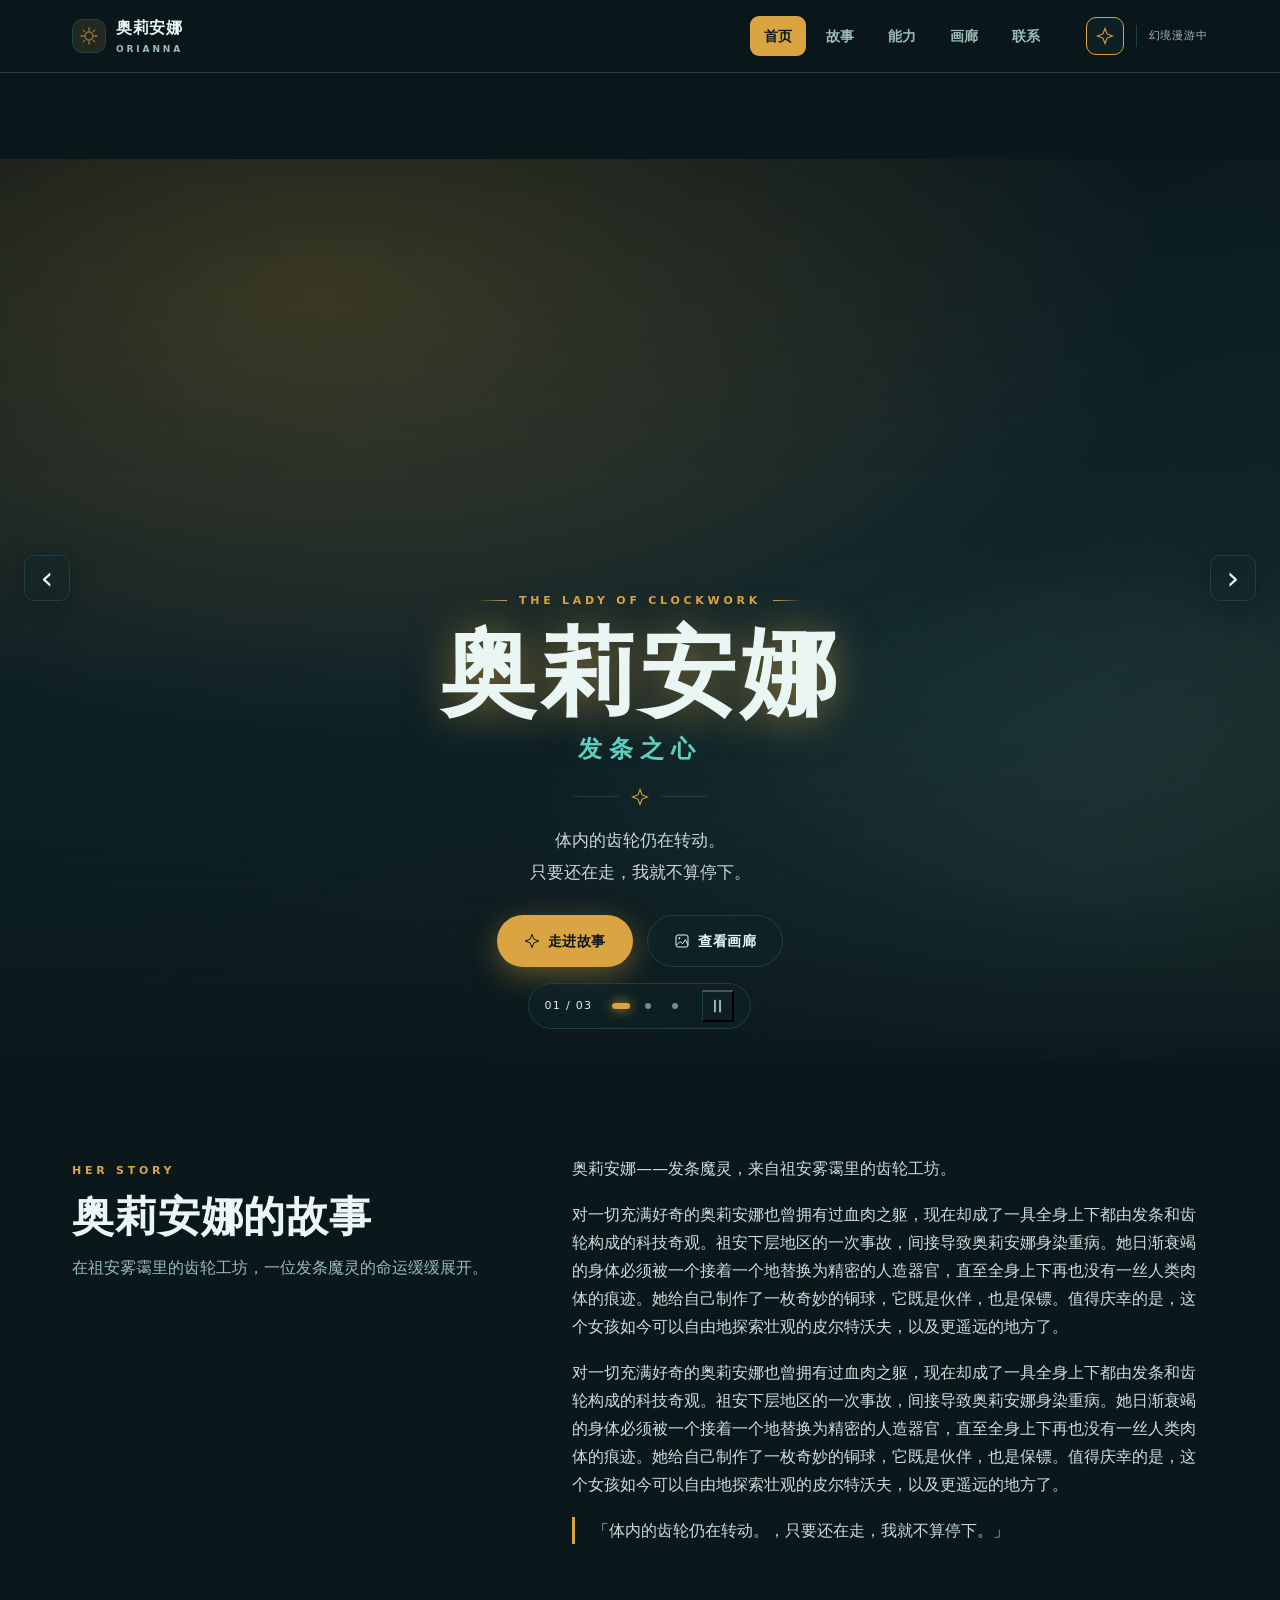
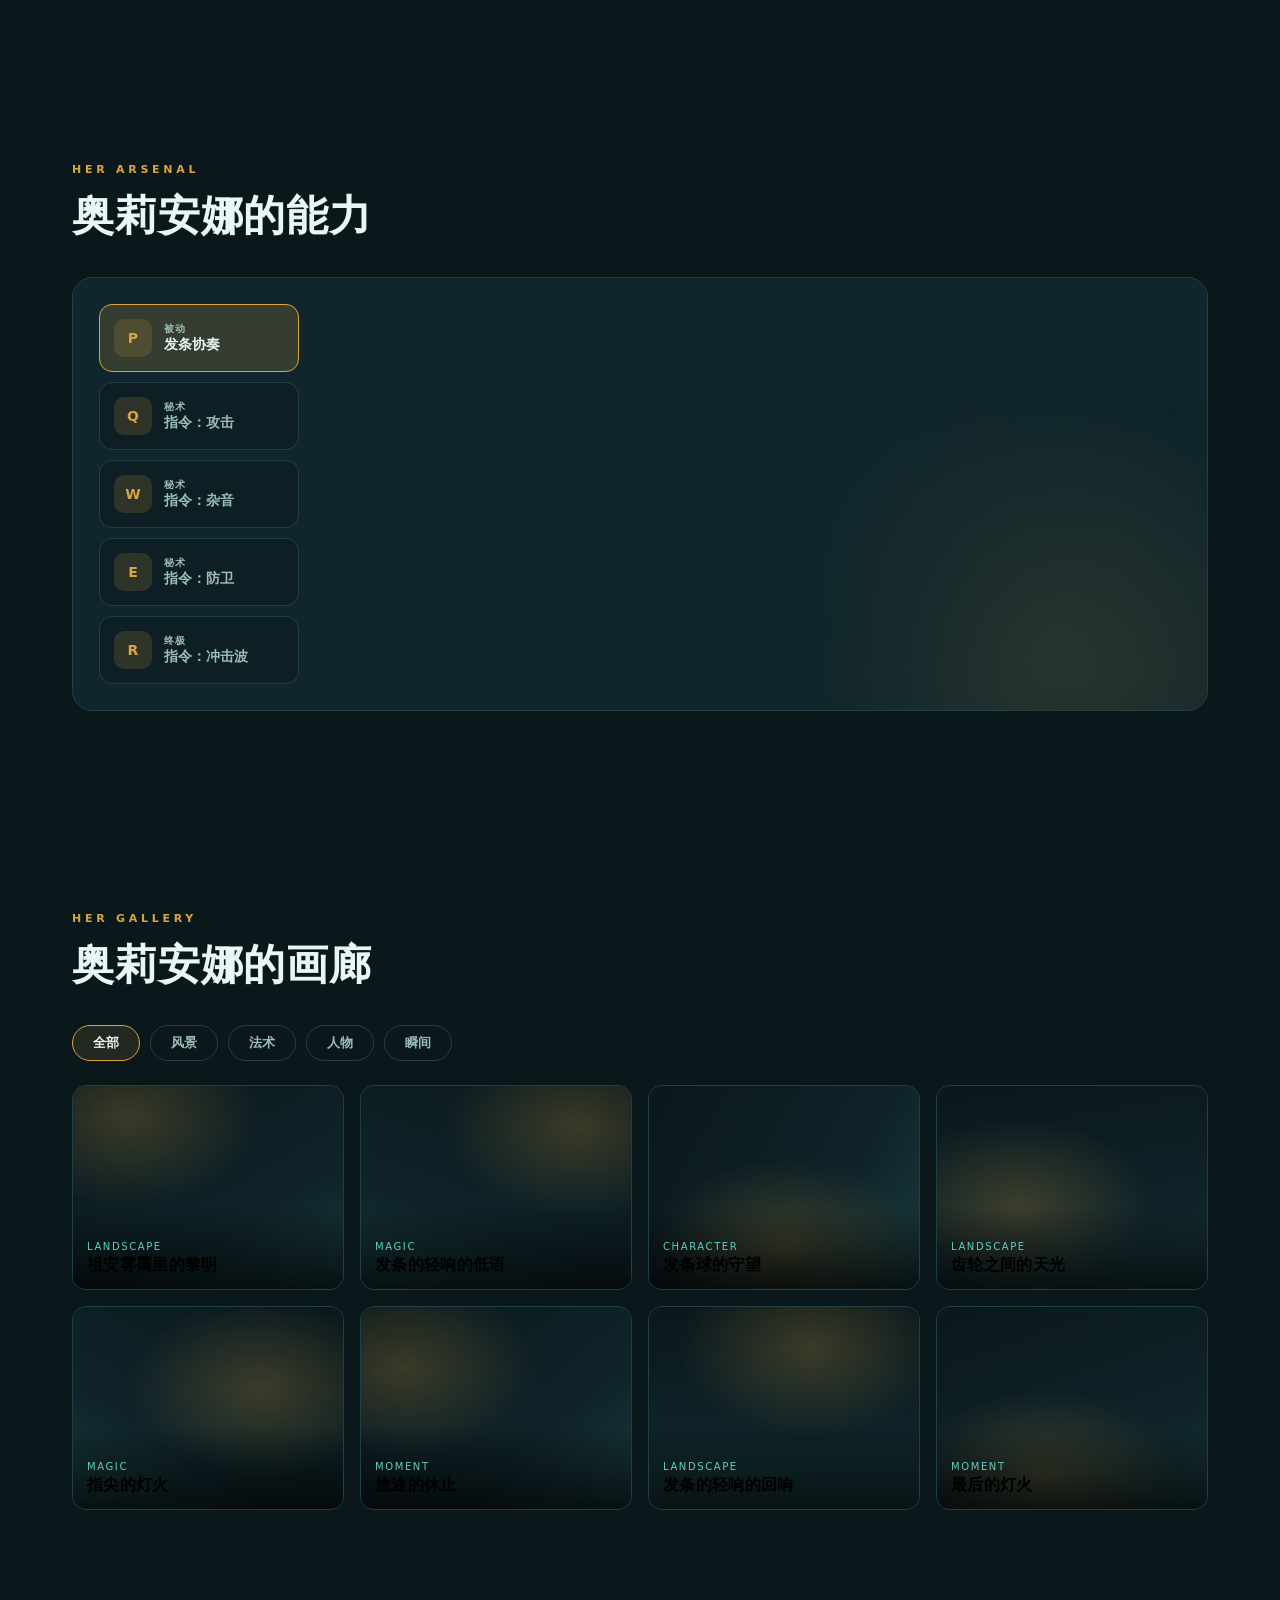
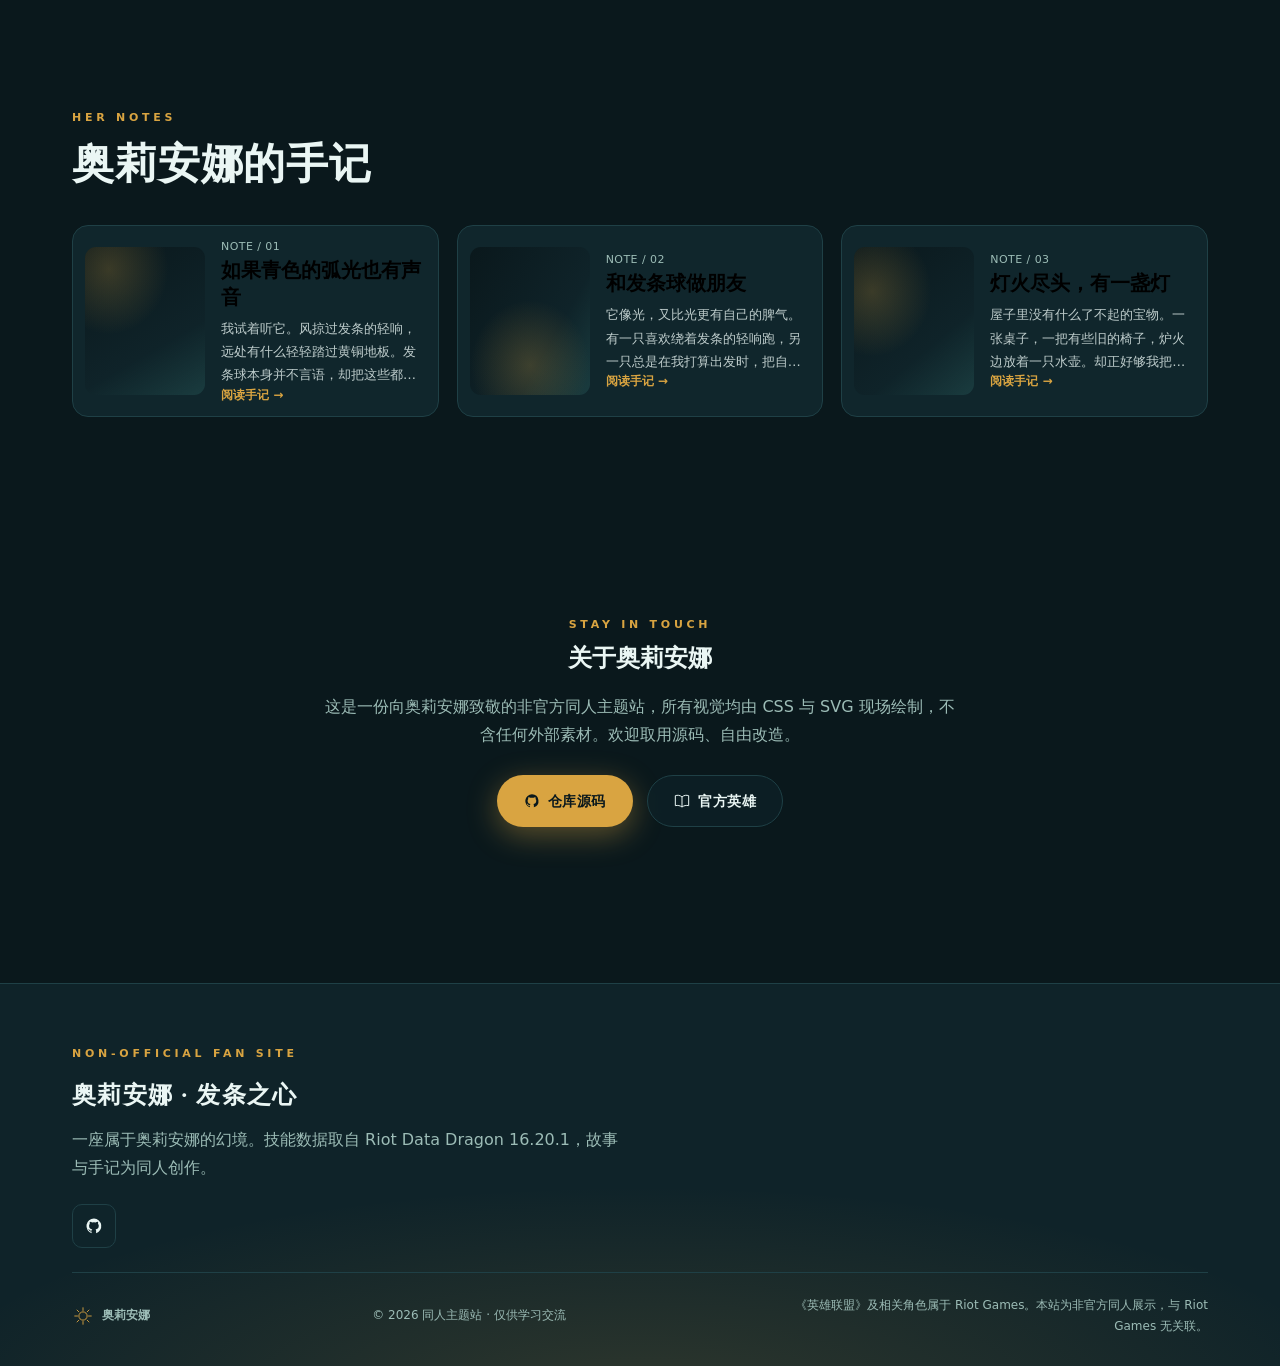
==== index.html @ ac46f0fb "feat: 奥莉安娜 · 发条之心 专属同人站 v1.0" ====
<!doctype html>
<html lang="zh-CN">
<head>
  <meta charset="utf-8">
  <meta name="viewport" content="width=device-width, initial-scale=1">
  <meta name="theme-color" content="#0a181c">
  <meta name="description" content="奥莉安娜（发条魔灵）非官方同人主题站——在祖安雾霭里的齿轮工坊的幻境里，重温她的技能、故事与瞬间。">
  <title>奥莉安娜 · 发条之心</title>
  <link rel="icon" type="image/svg+xml" href="assets/favicon.svg">
  <link rel="stylesheet" href="styles.css">
  <script src="script.js" defer></script>
</head>
<body>
  <a class="skip-link" href="#main">跳到主要内容</a>
  <svg class="icon-library" aria-hidden="true" xmlns="http://www.w3.org/2000/svg">
    <symbol id="icon-sigil" viewBox="0 0 48 48"><circle cx="24" cy="24" r="9" fill="none" stroke="currentColor" stroke-width="2"/><g stroke="currentColor" stroke-width="2" stroke-linecap="round"><line x1="24" y1="6" x2="24" y2="12"/><line x1="24" y1="36" x2="24" y2="42"/><line x1="6" y1="24" x2="12" y2="24"/><line x1="36" y1="24" x2="42" y2="24"/><line x1="11" y1="11" x2="15" y2="15"/><line x1="33" y1="33" x2="37" y2="37"/><line x1="37" y1="11" x2="33" y2="15"/><line x1="15" y1="33" x2="11" y2="37"/></g></symbol>
    <symbol id="icon-star" viewBox="0 0 24 24"><path d="m12 2 2.8 7.2L22 12l-7.2 2.8L12 22l-2.8-7.2L2 12l7.2-2.8L12 2Z" fill="none" stroke="currentColor" stroke-width="1.5"/></symbol>
    <symbol id="icon-moon" viewBox="0 0 24 24"><path d="M20.8 14A9 9 0 0 1 10 3.2 9 9 0 1 0 20.8 14Z" fill="none" stroke="currentColor" stroke-width="1.5"/></symbol>
    <symbol id="icon-image" viewBox="0 0 24 24"><rect x="3" y="3" width="18" height="18" rx="3" fill="none" stroke="currentColor" stroke-width="1.5"/><circle cx="8" cy="8" r="1.5" fill="currentColor"/><path d="m4 18 5-5 4 3 4-6 4 8" fill="none" stroke="currentColor" stroke-width="1.5"/></symbol>
    <symbol id="icon-book" viewBox="0 0 24 24"><path d="M12 6C9 3 5 3 2 4v15c4-1 7 0 10 2 3-2 6-3 10-2V4c-3-1-7-1-10 2Zm0 0v15" fill="none" stroke="currentColor" stroke-width="1.5"/></symbol>
    <symbol id="icon-mail" viewBox="0 0 24 24"><rect x="2" y="4" width="20" height="16" rx="3" fill="none" stroke="currentColor" stroke-width="1.5"/><path d="m3 5 9 8 9-8" fill="none" stroke="currentColor" stroke-width="1.5"/></symbol>
    <symbol id="icon-github" viewBox="0 0 24 24"><path d="M12 2a10 10 0 0 0-3.2 19.5v-2.3c-2.6.6-3.2-1.1-3.2-1.1-.4-1-1-1.3-1-1.3-.9-.6.1-.6.1-.6 1 0 1.5 1 1.5 1 .9 1.5 2.3 1 2.8.8.1-.7.4-1.2.7-1.5-2.1-.2-4.3-1.1-4.3-4.8 0-1.1.4-2 1-2.7-.1-.2-.4-1.3.1-2.7 0 0 .9-.3 2.8 1a9.4 9.4 0 0 1 5.1 0c2-1.3 2.8-1 2.8-1 .6 1.4.2 2.5.1 2.7.7.7 1.1 1.6 1.1 2.7 0 3.7-2.2 4.5-4.3 4.8.4.3.7.9.7 1.8v3.2A10 10 0 0 0 12 2Z" fill="currentColor"/></symbol>
  </svg>

  <header class="site-header">
    <nav class="navigation" aria-label="主导航">
      <a class="brand" href="#home" aria-label="奥莉安娜首页"><span class="brand-mark"><svg><use href="#icon-sigil"/></svg></span><span>奥莉安娜<small>ORIANNA</small></span></a>
      <div class="nav-links" id="nav-menu">
        <a href="#home" class="active">首页</a><a href="#story-detail">故事</a><a href="#ability-detail">能力</a><a href="#gallery">画廊</a><a href="#contact">联系</a>
      </div>
      <div class="nav-tools"><button class="icon-button atmosphere-button" type="button" aria-label="关闭粒子效果" aria-pressed="true" title="粒子效果"><svg><use href="#icon-star"/></svg></button><span class="nav-divider"></span><span class="nav-note">幻境漫游中</span><button class="menu-toggle icon-button" type="button" aria-controls="nav-menu" aria-expanded="false" aria-label="打开导航菜单"><span></span><span></span></button></div>
    </nav>
  </header>

  <main id="main">
    <section id="home" class="hero" aria-labelledby="hero-title" aria-roledescription="轮播图">
      <div class="hero-slides"><div class="hero-track" id="hero-track">
        <div class="hero-image" data-label="主视觉" role="img" aria-label="主视觉：奥莉安娜的主题幻境" style="background:radial-gradient(120% 90% at 25% 15%, #d9a44140 0%, transparent 55%), radial-gradient(90% 80% at 85% 80%, #5fd0c02e 0%, transparent 50%), linear-gradient(155deg, #0a181c 0%, #0f2329 55%, #d9a4411f 100%)"></div>
<div class="hero-image" data-label="幻境" role="img" aria-label="幻境：奥莉安娜的主题幻境" style="background:radial-gradient(100% 100% at 80% 20%, #5fd0c033 0%, transparent 55%), linear-gradient(200deg, #0f2329 0%, #0a181c 60%, #d9a44122 100%)"></div>
<div class="hero-image" data-label="余光" role="img" aria-label="余光：奥莉安娜的主题幻境" style="background:radial-gradient(110% 90% at 50% 90%, #d9a44133 0%, transparent 55%), linear-gradient(120deg, #0a181c 0%, #0f2329 70%, #5fd0c01f 100%)"></div>
      </div></div>
      <div class="hero-shade"></div><div class="particles" aria-hidden="true"></div>
      <button class="hero-arrow hero-previous icon-button" type="button" aria-label="上一张主视觉" aria-controls="hero-track" hidden>‹</button>
      <button class="hero-arrow hero-next icon-button" type="button" aria-label="下一张主视觉" aria-controls="hero-track" hidden>›</button>
      <div class="hero-content">
        <p class="eyebrow"><span></span> THE LADY OF CLOCKWORK <span></span></p>
        <h1 id="hero-title">奥莉安娜</h1>
        <p class="hero-subtitle">发条之心</p>
        <div class="ornament" aria-hidden="true"><i></i><svg><use href="#icon-star"/></svg><i></i></div>
        <p class="hero-description">体内的齿轮仍在转动。<br>只要还在走，我就不算停下。</p>
        <div class="hero-actions"><a class="button button-primary" href="#story-detail"><svg><use href="#icon-star"/></svg>走进故事</a><a class="button button-glass" href="#gallery"><svg><use href="#icon-image"/></svg>查看画廊</a></div>
      </div>
      <div class="hero-carousel-controls" role="group" aria-label="主视觉轮播控制" hidden>
        <span class="hero-slide-count" aria-hidden="true">01 / 03</span>
        <div class="hero-dots"><button type="button" class="hero-dot" data-hero-slide="0" aria-label="切换到第 1 张主视觉" aria-controls="hero-track" aria-pressed="true"></button><button type="button" class="hero-dot" data-hero-slide="1" aria-label="切换到第 2 张主视觉" aria-controls="hero-track" aria-pressed="false"></button><button type="button" class="hero-dot" data-hero-slide="2" aria-label="切换到第 3 张主视觉" aria-controls="hero-track" aria-pressed="false"></button></div>
        <button class="hero-play-toggle" type="button" aria-label="暂停自动轮播" aria-controls="hero-track" aria-pressed="false"><span aria-hidden="true">Ⅱ</span></button>
      </div>
      <span class="sr-only" id="hero-slide-status" role="status" aria-live="polite" aria-atomic="true"></span>
    </section>

    <section id="story-detail" class="story-section" aria-labelledby="story-title">
      <div class="story-inner">
        <div class="section-heading">
          <p class="eyebrow">HER STORY</p>
          <h2 id="story-title">奥莉安娜的故事</h2>
          <p class="section-intro">在祖安雾霭里的齿轮工坊，一位发条魔灵的命运缓缓展开。</p>
        </div>
        <div class="story-copy">
          <p class="story-description">奥莉安娜——发条魔灵，来自祖安雾霭里的齿轮工坊。</p><p>对一切充满好奇的奥莉安娜也曾拥有过血肉之躯，现在却成了一具全身上下都由发条和齿轮构成的科技奇观。祖安下层地区的一次事故，间接导致奥莉安娜身染重病。她日渐衰竭的身体必须被一个接着一个地替换为精密的人造器官，直至全身上下再也没有一丝人类肉体的痕迹。她给自己制作了一枚奇妙的铜球，它既是伙伴，也是保镖。值得庆幸的是，这个女孩如今可以自由地探索壮观的皮尔特沃夫，以及更遥远的地方了。</p><p>对一切充满好奇的奥莉安娜也曾拥有过血肉之躯，现在却成了一具全身上下都由发条和齿轮构成的科技奇观。祖安下层地区的一次事故，间接导致奥莉安娜身染重病。她日渐衰竭的身体必须被一个接着一个地替换为精密的人造器官，直至全身上下再也没有一丝人类肉体的痕迹。她给自己制作了一枚奇妙的铜球，它既是伙伴，也是保镖。值得庆幸的是，这个女孩如今可以自由地探索壮观的皮尔特沃夫，以及更遥远的地方了。</p><p class="story-quote">「体内的齿轮仍在转动。，只要还在走，我就不算停下。」</p>
        </div>
      </div>
    </section>

    <section id="ability-detail" class="abilities-section" aria-labelledby="ability-title">
      <div class="section-heading">
        <p class="eyebrow">HER ARSENAL</p>
        <h2 id="ability-title">奥莉安娜的能力</h2>
      </div>
      <div class="ability-panel">
        <div class="ability-tabs" role="tablist" aria-label="技能切换">
          <button id="tab-passive" role="tab" data-ability="passive" aria-selected="true" aria-controls="ability-content" tabindex="0"><span class="ability-badge">P</span><span><small>被动</small>发条协奏</span></button>
<button id="tab-q" role="tab" data-ability="q" aria-selected="false" aria-controls="ability-content" tabindex="-1"><span class="ability-badge">Q</span><span><small>秘术</small>指令：攻击</span></button>
<button id="tab-w" role="tab" data-ability="w" aria-selected="false" aria-controls="ability-content" tabindex="-1"><span class="ability-badge">W</span><span><small>秘术</small>指令：杂音</span></button>
<button id="tab-e" role="tab" data-ability="e" aria-selected="false" aria-controls="ability-content" tabindex="-1"><span class="ability-badge">E</span><span><small>秘术</small>指令：防卫</span></button>
<button id="tab-r" role="tab" data-ability="r" aria-selected="false" aria-controls="ability-content" tabindex="-1"><span class="ability-badge">R</span><span><small>终极</small>指令：冲击波</span></button>
        </div>
        <div class="ability-content" id="ability-content" role="tabpanel" tabindex="0" aria-labelledby="tab-passive">
          <p class="eyebrow" id="ability-label"></p>
          <h3 id="ability-name"></h3>
          <p id="ability-description"></p>
        </div>
        <div class="ability-art" aria-hidden="true"></div>
      </div>
    </section>

    <section id="gallery" class="gallery-section" aria-labelledby="gallery-title">
      <div class="section-heading">
        <p class="eyebrow">HER GALLERY</p>
        <h2 id="gallery-title">奥莉安娜的画廊</h2>
      </div>
      <div class="gallery-filters" role="group" aria-label="画廊分类筛选">
        <button type="button" data-filter="all" class="selected" aria-pressed="true">全部</button>
        <button type="button" data-filter="landscape" aria-pressed="false">风景</button>
        <button type="button" data-filter="magic" aria-pressed="false">法术</button>
        <button type="button" data-filter="character" aria-pressed="false">人物</button>
        <button type="button" data-filter="moment" aria-pressed="false">瞬间</button>
      </div>
      <div class="gallery-grid">
        <button class="gallery-item" data-category="landscape" data-scene="1" aria-label="查看：祖安雾霭里的黎明"><span class="gallery-art scene-1" aria-hidden="true"></span><span class="gallery-caption"><small>LANDSCAPE</small><strong>祖安雾霭里的黎明</strong></span></button>
<button class="gallery-item" data-category="magic" data-scene="2" aria-label="查看：发条的轻响的低语"><span class="gallery-art scene-2" aria-hidden="true"></span><span class="gallery-caption"><small>MAGIC</small><strong>发条的轻响的低语</strong></span></button>
<button class="gallery-item" data-category="character" data-scene="3" aria-label="查看：发条球的守望"><span class="gallery-art scene-3" aria-hidden="true"></span><span class="gallery-caption"><small>CHARACTER</small><strong>发条球的守望</strong></span></button>
<button class="gallery-item" data-category="landscape" data-scene="4" aria-label="查看：齿轮之间的天光"><span class="gallery-art scene-4" aria-hidden="true"></span><span class="gallery-caption"><small>LANDSCAPE</small><strong>齿轮之间的天光</strong></span></button>
<button class="gallery-item" data-category="magic" data-scene="5" aria-label="查看：指尖的灯火"><span class="gallery-art scene-5" aria-hidden="true"></span><span class="gallery-caption"><small>MAGIC</small><strong>指尖的灯火</strong></span></button>
<button class="gallery-item" data-category="moment" data-scene="6" aria-label="查看：旅途的休止"><span class="gallery-art scene-6" aria-hidden="true"></span><span class="gallery-caption"><small>MOMENT</small><strong>旅途的休止</strong></span></button>
<button class="gallery-item" data-category="landscape" data-scene="7" aria-label="查看：发条的轻响的回响"><span class="gallery-art scene-7" aria-hidden="true"></span><span class="gallery-caption"><small>LANDSCAPE</small><strong>发条的轻响的回响</strong></span></button>
<button class="gallery-item" data-category="moment" data-scene="8" aria-label="查看：最后的灯火"><span class="gallery-art scene-8" aria-hidden="true"></span><span class="gallery-caption"><small>MOMENT</small><strong>最后的灯火</strong></span></button>
      </div>
    </section>

    <section id="journal" class="journal-section" aria-labelledby="journal-title">
      <div class="section-heading">
        <p class="eyebrow">HER NOTES</p>
        <h2 id="journal-title">奥莉安娜的手记</h2>
      </div>
      <div class="journal-list">
        <button class="journal-card" data-article="0" aria-label="阅读：如果青色的弧光也有声音"><span class="journal-art scene-1" aria-hidden="true"></span><span class="journal-copy"><span class="journal-meta">NOTE / 01</span><strong>如果青色的弧光也有声音</strong><span class="journal-excerpt">我试着听它。风掠过发条的轻响，远处有什么轻轻踏过黄铜地板。发条球本身并不言语，却把这些都收进了夜色。</span><span class="read-label">阅读手记 →</span></span></button>
<button class="journal-card" data-article="1" aria-label="阅读：和发条球做朋友"><span class="journal-art scene-3" aria-hidden="true"></span><span class="journal-copy"><span class="journal-meta">NOTE / 02</span><strong>和发条球做朋友</strong><span class="journal-excerpt">它像光，又比光更有自己的脾气。有一只喜欢绕着发条的轻响跑，另一只总是在我打算出发时，把自己团成一小团。我分不清那是不是休息，但我决定尊重它的安排。</span><span class="read-label">阅读手记 →</span></span></button>
<button class="journal-card" data-article="2" aria-label="阅读：灯火尽头，有一盏灯"><span class="journal-art scene-6" aria-hidden="true"></span><span class="journal-copy"><span class="journal-meta">NOTE / 03</span><strong>灯火尽头，有一盏灯</strong><span class="journal-excerpt">屋子里没有什么了不起的宝物。一张桌子，一把有些旧的椅子，炉火边放着一只水壶。却正好够我把斗篷晾开，把发条的轻响摊在桌上，让赶了一天路的手指慢慢暖起来。</span><span class="read-label">阅读手记 →</span></span></button>
      </div>
    </section>

    <section id="contact" class="contact-section" aria-labelledby="contact-title">
      <div class="contact-inner">
        <p class="eyebrow">STAY IN TOUCH</p>
        <h2 id="contact-title">关于奥莉安娜</h2>
        <p class="contact-copy">这是一份向奥莉安娜致敬的非官方同人主题站，所有视觉均由 CSS 与 SVG 现场绘制，不含任何外部素材。欢迎取用源码、自由改造。</p>
        <div class="contact-actions">
          <a class="button button-primary" href="https://github.com/heqiangdiao-wq/lol-orianna" rel="noopener"><svg><use href="#icon-github"/></svg>仓库源码</a>
          <a class="button button-glass" href="https://www.leagueoflegends.com/zh-tw/champions/" rel="noopener"><svg><use href="#icon-book"/></svg>官方英雄</a>
        </div>
      </div>
    </section>
  </main>

  <footer class="site-footer">
    <div class="footer-glow" aria-hidden="true"></div>
    <div class="footer-content">
      <p class="eyebrow">NON-OFFICIAL FAN SITE</p>
      <h2>奥莉安娜 · 发条之心</h2>
      <p>一座属于奥莉安娜的幻境。技能数据取自 Riot Data Dragon 16.20.1，故事与手记为同人创作。</p>
      <div class="footer-socials">
        <a class="icon-button" href="https://github.com/heqiangdiao-wq/lol-orianna" rel="noopener" aria-label="GitHub 仓库"><svg><use href="#icon-github"/></svg></a>
      </div>
      <div class="footer-bottom">
        <p class="footer-brand"><svg class="footer-mark"><use href="#icon-sigil"/></svg> 奥莉安娜</p>
        <p>© <span id="copyright-year">2026</span> 同人主题站 · 仅供学习交流</p>
        <p class="legal-note">《英雄联盟》及相关角色属于 Riot Games。本站为非官方同人展示，与 Riot Games 无关联。</p>
      </div>
    </div>
  </footer>

  <dialog class="lightbox" id="gallery-dialog" aria-label="画廊大图">
    <button class="dialog-close icon-button" type="button" aria-label="关闭大图">×</button>
    <div class="lightbox-image" id="lightbox-image" role="img" aria-label=""></div>
    <div class="lightbox-bottom">
      <h2 id="lightbox-title"></h2>
      <div class="lightbox-nav">
        <button class="icon-button" id="gallery-prev" type="button" aria-label="上一张">‹</button>
        <span id="lightbox-counter"></span>
        <button class="icon-button" id="gallery-next" type="button" aria-label="下一张">›</button>
      </div>
    </div>
  </dialog>

  <dialog class="article" id="article-dialog" aria-label="手记阅读">
    <button class="dialog-close icon-button" type="button" aria-label="关闭手记">×</button>
    <div class="article-cover" id="article-cover"></div>
    <div class="article-body">
      <h2 id="article-title"></h2>
      <div id="article-content"></div>
    </div>
  </dialog>
</body>
</html>
---- styles.css ----
/* ====== 奥莉安娜 · 主题变量 ====== */
:root{
  --bg:#0a181c; --bg-2:#0f2329; --panel:#10262c;
  --primary:#d9a441; --primary-2:#b9842f; --accent:#5fd0c0;
  --text:#eaf6f4; --muted:#9cbcb6; --line:#1f4046; --flake:#f0cd7a;
  --sans:"PingFang SC","Microsoft YaHei","Hiragino Sans GB",system-ui,-apple-system,"Segoe UI",Roboto,sans-serif;
  --serif:"Songti SC","SimSun",Georgia,"Times New Roman",serif;
}
*{box-sizing:border-box;margin:0;padding:0}
html{scroll-behavior:smooth;scroll-padding-top:84px}
body{background:var(--bg);color:var(--text);font-family:var(--sans);line-height:1.75;-webkit-font-smoothing:antialiased;overflow-x:hidden}
a{color:inherit;text-decoration:none}
img{max-width:100%;display:block}
.sr-only{position:absolute;width:1px;height:1px;padding:0;margin:-1px;overflow:hidden;clip-path:inset(50%);white-space:nowrap;border:0}
.skip-link{position:fixed;left:14px;top:-60px;z-index:60;background:var(--primary);color:var(--bg);padding:9px 16px;border-radius:8px;font-weight:700;transition:top .25s}
.skip-link:focus{top:14px}
:focus-visible{outline:2px solid var(--accent);outline-offset:3px;border-radius:4px}

/* ====== header / nav ====== */
.site-header{position:fixed;inset:0 0 auto;z-index:50;backdrop-filter:blur(14px);background:color-mix(in srgb,var(--bg) 72%,transparent);border-bottom:1px solid var(--line)}
.navigation{max-width:1180px;margin:0 auto;display:flex;align-items:center;gap:18px;padding:14px 22px}
.brand{display:flex;align-items:center;gap:10px;font-weight:800;letter-spacing:.04em}
.brand-mark{width:34px;height:34px;display:grid;place-items:center;color:var(--primary);border:1px solid var(--line);border-radius:10px;background:color-mix(in srgb,var(--primary) 12%,transparent)}
.brand-mark svg{width:22px;height:22px}
.brand small{display:block;font-size:9px;letter-spacing:.32em;color:var(--muted);font-weight:600}
.nav-links{display:flex;gap:6px;margin-left:auto}
.nav-links a{padding:8px 14px;border-radius:9px;color:var(--muted);font-size:14px;font-weight:600;transition:.2s}
.nav-links a:hover{color:var(--text);background:color-mix(in srgb,var(--primary) 12%,transparent)}
.nav-links a.active{color:var(--bg);background:var(--primary)}
.nav-tools{display:flex;align-items:center;gap:12px;margin-left:14px}
.nav-divider{width:1px;height:22px;background:var(--line)}
.nav-note{font-size:11px;color:var(--muted);letter-spacing:.08em}
.icon-button{display:grid;place-items:center;width:38px;height:38px;border-radius:10px;border:1px solid var(--line);background:color-mix(in srgb,var(--panel) 60%,transparent);color:var(--text);cursor:pointer;transition:.2s}
.icon-button:hover{border-color:var(--primary);color:var(--primary)}
.icon-button svg{width:18px;height:18px;fill:currentColor}
.atmosphere-button[aria-pressed="true"]{color:var(--primary);border-color:var(--primary)}
.menu-toggle{display:none;flex-direction:column;gap:4px}
.menu-toggle span{width:18px;height:2px;background:currentColor;border-radius:2px}
@media(max-width:760px){.nav-links{position:fixed;inset:64px 14px auto;flex-direction:column;background:var(--bg-2);border:1px solid var(--line);border-radius:14px;padding:10px;gap:4px;display:none}
.nav-links.open{display:flex}
.nav-links a{padding:12px 14px}
.menu-toggle{display:flex}
.nav-note{display:none}}

/* ====== hero ====== */
.hero{position:relative;height:100svh;min-height:620px;display:flex;align-items:flex-end;overflow:hidden}
.hero-slides{position:absolute;inset:0;z-index:-3;overflow:hidden}
.hero-track{display:flex;width:100%;height:100%;will-change:transform}
.hero-track.is-ready{transition:transform .8s cubic-bezier(.65,0,.35,1)}
.hero-track>.hero-image{flex:0 0 100%;width:100%;height:100%;min-width:0;background-size:cover;background-position:center}
.hero-shade{position:absolute;inset:0;z-index:-2;background:linear-gradient(180deg,rgba(0,0,0,.15) 0%,transparent 35%,transparent 55%,color-mix(in srgb,var(--bg) 92%,transparent) 100%)}
.particles{position:absolute;inset:0;z-index:-1;pointer-events:none;overflow:hidden}
.snowflake{position:absolute;top:-8%;width:6px;height:6px;border-radius:50%;background:var(--flake);opacity:.7;box-shadow:0 0 8px var(--flake);animation:fall linear infinite}
@keyframes fall{0%{transform:translateY(-10vh) translateX(0)}100%{transform:translateY(112vh) translateX(20px)}}
.hero-content{position:relative;z-index:3;max-width:760px;padding:0 30px 92px;margin:0 auto;width:100%;text-align:center}
.eyebrow{display:inline-flex;align-items:center;gap:12px;font-size:11px;letter-spacing:.34em;color:var(--primary);font-weight:700}
.eyebrow span{width:30px;height:1px;background:linear-gradient(90deg,transparent,var(--primary))}
.eyebrow span:last-child{background:linear-gradient(90deg,var(--primary),transparent)}
.hero h1{font-family:var(--serif);font-size:96px;line-height:1;margin:16px 0 6px;letter-spacing:.04em;text-shadow:0 4px 40px color-mix(in srgb,var(--primary) 50%,transparent)}
.hero-subtitle{font-size:24px;color:var(--accent);letter-spacing:.3em;font-weight:600}
.ornament{display:flex;align-items:center;justify-content:center;gap:12px;margin:18px 0}
.ornament i{width:46px;height:1px;background:var(--line)}
.ornament svg{width:18px;height:18px;color:var(--primary);fill:none;stroke:var(--primary);stroke-width:1.4}
.hero-description{font-size:17px;color:color-mix(in srgb,var(--text) 86%,transparent);line-height:1.9}
.hero-actions{display:flex;gap:14px;justify-content:center;margin-top:26px;flex-wrap:wrap}
.button{display:inline-flex;align-items:center;gap:8px;padding:13px 26px;border-radius:30px;font-weight:700;font-size:14px;letter-spacing:.04em;transition:.2s;border:1px solid transparent}
.button svg{width:16px;height:16px;fill:currentColor}
.button-primary{background:var(--primary);color:var(--bg);box-shadow:0 8px 30px color-mix(in srgb,var(--primary) 40%,transparent)}
.button-primary:hover{transform:translateY(-2px);box-shadow:0 12px 38px color-mix(in srgb,var(--primary) 55%,transparent)}
.button-glass{background:color-mix(in srgb,var(--panel) 55%,transparent);border-color:var(--line);color:var(--text);backdrop-filter:blur(8px)}
.button-glass:hover{border-color:var(--primary);color:var(--primary)}
.hero-arrow{position:absolute;top:44%;z-index:4;width:46px;height:46px;background:color-mix(in srgb,var(--panel) 40%,transparent);border-color:var(--line);backdrop-filter:blur(15px);font:32px/1 var(--sans);box-shadow:0 4px 25px rgba(0,0,0,.25)}
.hero-previous{left:24px}.hero-next{right:24px}
.hero-arrow[aria-disabled="true"]{opacity:.55}
.hero-carousel-controls{position:absolute;left:50%;bottom:30px;transform:translateX(-50%);z-index:4;display:flex;align-items:center;gap:16px;border:1px solid var(--line);border-radius:30px;padding:6px 16px;background:color-mix(in srgb,var(--panel) 45%,transparent);backdrop-filter:blur(16px)}
.hero-slide-count{font-size:11px;letter-spacing:.12em;color:var(--text);white-space:nowrap}
.hero-dots{display:flex;gap:3px;align-items:center}
.hero-dot{position:relative;display:block;width:24px;height:30px;background:transparent;padding:0;border:0;cursor:pointer}
.hero-dot:after{content:"";position:absolute;left:50%;top:50%;width:6px;height:6px;border-radius:6px;background:color-mix(in srgb,var(--text) 50%,transparent);transform:translate(-50%,-50%);transition:.3s}
.hero-dot[aria-pressed="true"]:after{width:18px;background:var(--primary);box-shadow:0 0 12px var(--primary)}
.hero-play-toggle{display:grid;place-items:center;width:32px;height:32px;border-left:1px solid var(--line);background:none;padding:0;color:var(--text);font-size:17px;cursor:pointer}
.hero-dot[aria-disabled="true"]{cursor:default}

/* ====== sections ====== */
.story-section,.abilities-section,.gallery-section,.journal-section,.contact-section{padding:96px 22px;max-width:1180px;margin:0 auto}
.section-heading{margin-bottom:34px}
.section-heading h2{font-family:var(--serif);font-size:42px;line-height:1.25;margin-top:8px;letter-spacing:.02em}
.section-intro{color:var(--muted);max-width:620px;margin-top:10px}
.story-inner{display:grid;grid-template-columns:1fr 1.4fr;gap:46px;align-items:start}
.story-copy p{margin-bottom:18px;font-size:16px;color:color-mix(in srgb,var(--text) 88%,transparent)}
.story-quote{font-family:var(--serif);font-size:22px;color:var(--primary);border-left:3px solid var(--primary);padding-left:18px;line-height:1.7}
@media(max-width:760px){.story-inner{grid-template-columns:1fr;gap:24px}.section-heading h2{font-size:32px}.hero h1{font-size:64px}.hero-subtitle{font-size:18px}}

/* ====== abilities ====== */
.ability-panel{display:grid;grid-template-columns:200px 1fr;gap:26px;background:var(--panel);border:1px solid var(--line);border-radius:20px;padding:26px;position:relative;overflow:hidden;min-height:420px}
.ability-tabs{display:flex;flex-direction:column;gap:10px}
.ability-tabs button{display:flex;align-items:center;gap:12px;padding:14px;border-radius:13px;border:1px solid var(--line);background:color-mix(in srgb,var(--bg) 50%,transparent);color:var(--muted);cursor:pointer;text-align:left;transition:.2s;font-family:inherit}
.ability-tabs button:hover{border-color:var(--primary);color:var(--text)}
.ability-tabs button[aria-selected="true"]{background:color-mix(in srgb,var(--primary) 18%,transparent);border-color:var(--primary);color:var(--text)}
.ability-badge{flex:0 0 38px;width:38px;height:38px;display:grid;place-items:center;border-radius:10px;background:color-mix(in srgb,var(--primary) 16%,transparent);color:var(--primary);font-weight:800;font-size:15px}
.ability-tabs button small{display:block;font-size:10px;letter-spacing:.12em;color:var(--muted)}
.ability-tabs button span{font-weight:700;font-size:14px}
.ability-content{padding:6px 4px}
.ability-content .eyebrow{margin-bottom:8px}
.ability-content h3{font-family:var(--serif);font-size:34px;margin-bottom:14px}
.ability-content>p:not(.eyebrow){font-size:16px;color:color-mix(in srgb,var(--text) 86%,transparent);line-height:1.9}
.ability-art{position:absolute;right:0;bottom:0;width:46%;height:70%;opacity:.16;background:radial-gradient(80% 80% at 50% 30%, #d9a44140 0%, transparent 60%), linear-gradient(160deg, #0f2329 0%, #0a181c 100%);border-radius:0 0 20px 0;mask-image:linear-gradient(135deg,transparent,#000);pointer-events:none}
.ability-art:before{content:"";position:absolute;inset:0;background:radial-gradient(circle at 70% 80%,var(--primary) 0,transparent 60%)}
@media(max-width:760px){.ability-panel{grid-template-columns:1fr;min-height:auto}.ability-tabs{flex-direction:row;flex-wrap:wrap}.ability-tabs button{flex:1 1 40%}.ability-art{display:none}}

/* ====== gallery ====== */
.gallery-filters{display:flex;gap:10px;flex-wrap:wrap;margin-bottom:24px}
.gallery-filters button{padding:8px 20px;border-radius:30px;border:1px solid var(--line);background:transparent;color:var(--muted);cursor:pointer;font-family:inherit;font-size:13px;font-weight:600;transition:.2s}
.gallery-filters button.selected,.gallery-filters button:hover{border-color:var(--primary);color:var(--text);background:color-mix(in srgb,var(--primary) 12%,transparent)}
.gallery-grid{display:grid;grid-template-columns:repeat(4,1fr);gap:16px}
.gallery-item{position:relative;border:1px solid var(--line);border-radius:14px;overflow:hidden;cursor:pointer;background:var(--bg-2);text-align:left;padding:0;font-family:inherit;transition:.2s}
.gallery-item:hover{transform:translateY(-4px);border-color:var(--primary);box-shadow:0 16px 40px rgba(0,0,0,.35)}
.gallery-art{display:block;aspect-ratio:4/3;width:100%}
.gallery-caption{position:absolute;left:0;right:0;bottom:0;padding:34px 14px 13px;background:linear-gradient(0deg,rgba(0,0,0,.7),transparent)}
.gallery-caption small{display:block;font-size:10px;letter-spacing:.16em;color:var(--accent)}
.gallery-caption strong{display:block;font-size:16px;letter-spacing:.02em;margin-top:3px}
@media(max-width:900px){.gallery-grid{grid-template-columns:repeat(2,1fr)}}
@media(max-width:420px){.gallery-grid{grid-template-columns:1fr}}

/* ====== journal ====== */
.journal-list{display:grid;grid-template-columns:repeat(3,1fr);gap:18px}
.journal-card{display:grid;grid-template-columns:120px 1fr;gap:16px;padding:12px;background:var(--panel);border:1px solid var(--line);border-radius:16px;align-items:center;min-height:170px;cursor:pointer;font-family:inherit;text-align:left;transition:.2s}
.journal-card:hover{border-color:var(--primary);transform:translateY(-3px)}
.journal-art{height:148px;border-radius:11px;background:radial-gradient(80% 80% at 50% 30%, #d9a44140 0%, transparent 60%), linear-gradient(160deg, #0f2329 0%, #0a181c 100%)}
.journal-copy strong{display:block;font-size:20px;margin:4px 0;font-family:var(--serif)}
.journal-meta{font-size:11px;color:var(--muted);letter-spacing:.04em}
.journal-excerpt{font-size:13px;color:color-mix(in srgb,var(--text) 80%,transparent);line-height:1.8;display:-webkit-box;-webkit-line-clamp:3;-webkit-box-orient:vertical;overflow:hidden;margin-top:6px}
.read-label{font-size:12px;color:var(--primary);margin-top:8px;font-weight:700}
@media(max-width:760px){.journal-list{grid-template-columns:1fr}.journal-card{min-height:auto}.journal-art{height:120px}}

/* ====== contact ====== */
.contact-section{text-align:center}
.contact-inner{max-width:640px;margin:0 auto}
.contact-copy{color:var(--muted);font-size:16px;margin:14px 0 26px}
.contact-actions{display:flex;gap:14px;justify-content:center;flex-wrap:wrap}

/* ====== footer ====== */
.site-footer{margin-top:60px;position:relative;border-top:1px solid var(--line);background:var(--bg-2)}
.footer-glow{position:absolute;inset:0;overflow:hidden;pointer-events:none}
.footer-glow:after{content:"";position:absolute;bottom:-30px;left:0;width:100%;height:300px;background:radial-gradient(80% 100% at 50% 100%,color-mix(in srgb,var(--primary) 30%,transparent),transparent 70%);opacity:.5}
.footer-content{max-width:1180px;margin:0 auto;padding:54px 22px 30px;position:relative}
.footer-content h2{font-family:var(--serif);font-size:24px;margin:8px 0 10px;letter-spacing:.06em}
.footer-content>p:not(.eyebrow){color:var(--muted);max-width:560px}
.footer-socials{margin:22px 0}
.footer-socials .icon-button{width:44px;height:44px}
.footer-bottom{display:flex;align-items:center;justify-content:space-between;gap:16px;flex-wrap:wrap;padding-top:22px;border-top:1px solid var(--line);margin-top:24px}
.footer-brand{display:flex;align-items:center;gap:8px;font-weight:800}
.footer-mark{width:22px;height:22px;color:var(--primary)}
.footer-bottom p{font-size:12px;color:var(--muted)}
.legal-note{text-align:right;font-size:11px;line-height:1.7;max-width:420px}

/* ====== dialogs ====== */
.lightbox,.article{position:fixed;inset:0;margin:auto;width:min(92vw,860px);height:fit-content;max-height:90vh;border:1px solid var(--line);border-radius:18px;background:var(--bg-2);color:var(--text);padding:0;overflow:hidden}
.lightbox[open],.article[open]{display:flex;flex-direction:column}
.lightbox::backdrop,.article::backdrop{background:rgba(2,4,12,.78);backdrop-filter:blur(6px)}
.dialog-close{position:absolute;top:12px;right:12px;z-index:5;font-size:22px;line-height:1;width:40px;height:40px}
.lightbox-image{width:100%;height:min(60svh,520px);background-size:cover!important;background-position:center!important}
.lightbox-bottom{padding:18px 22px;display:flex;align-items:center;justify-content:space-between;gap:14px}
.lightbox-bottom h2{font-family:var(--serif);font-size:22px}
.lightbox-nav{display:flex;align-items:center;gap:12px}
.lightbox-nav span{font-size:12px;color:var(--muted)}
.article-cover{height:200px;background:radial-gradient(80% 80% at 50% 30%, #d9a44140 0%, transparent 60%), linear-gradient(160deg, #0f2329 0%, #0a181c 100%)}
.article-body{padding:26px 28px 32px;overflow:auto}
.article-body h2{font-family:var(--serif);font-size:28px;margin-bottom:16px}
.article-body p{font-size:16px;line-height:1.95;margin-bottom:14px;color:color-mix(in srgb,var(--text) 90%,transparent)}
body.modal-open{overflow:hidden}
@media(max-width:760px){.lightbox-image{height:auto;aspect-ratio:4/3}.legal-note{text-align:left}}

/* ====== scene gradients ====== */
.scene-1{background:radial-gradient(90% 80% at 20% 15%, #d9a4413a 0%, transparent 55%), linear-gradient(150deg, #0a181c 0%, #0f2329 65%, #5fd0c022 100%)}
.scene-2{background:radial-gradient(90% 80% at 80% 20%, #d9a4413a 0%, transparent 55%), linear-gradient(200deg, #0a181c 0%, #0f2329 65%, #5fd0c022 100%)}
.scene-3{background:radial-gradient(90% 80% at 50% 80%, #d9a4413a 0%, transparent 55%), linear-gradient(120deg, #0a181c 0%, #0f2329 65%, #5fd0c022 100%)}
.scene-4{background:radial-gradient(90% 80% at 30% 60%, #d9a4413a 0%, transparent 55%), linear-gradient(170deg, #0a181c 0%, #0f2329 65%, #5fd0c022 100%)}
.scene-5{background:radial-gradient(90% 80% at 70% 40%, #d9a4413a 0%, transparent 55%), linear-gradient(210deg, #0a181c 0%, #0f2329 65%, #5fd0c022 100%)}
.scene-6{background:radial-gradient(90% 80% at 15% 30%, #d9a4413a 0%, transparent 55%), linear-gradient(140deg, #0a181c 0%, #0f2329 65%, #5fd0c022 100%)}
.scene-7{background:radial-gradient(90% 80% at 60% 20%, #d9a4413a 0%, transparent 55%), linear-gradient(180deg, #0a181c 0%, #0f2329 65%, #5fd0c022 100%)}
.scene-8{background:radial-gradient(90% 80% at 40% 85%, #d9a4413a 0%, transparent 55%), linear-gradient(160deg, #0a181c 0%, #0f2329 65%, #5fd0c022 100%)}

@media(prefers-reduced-motion:reduce){html{scroll-behavior:auto}*,*:before,*:after{animation:none!important;transition:none!important}.particles{display:none}}
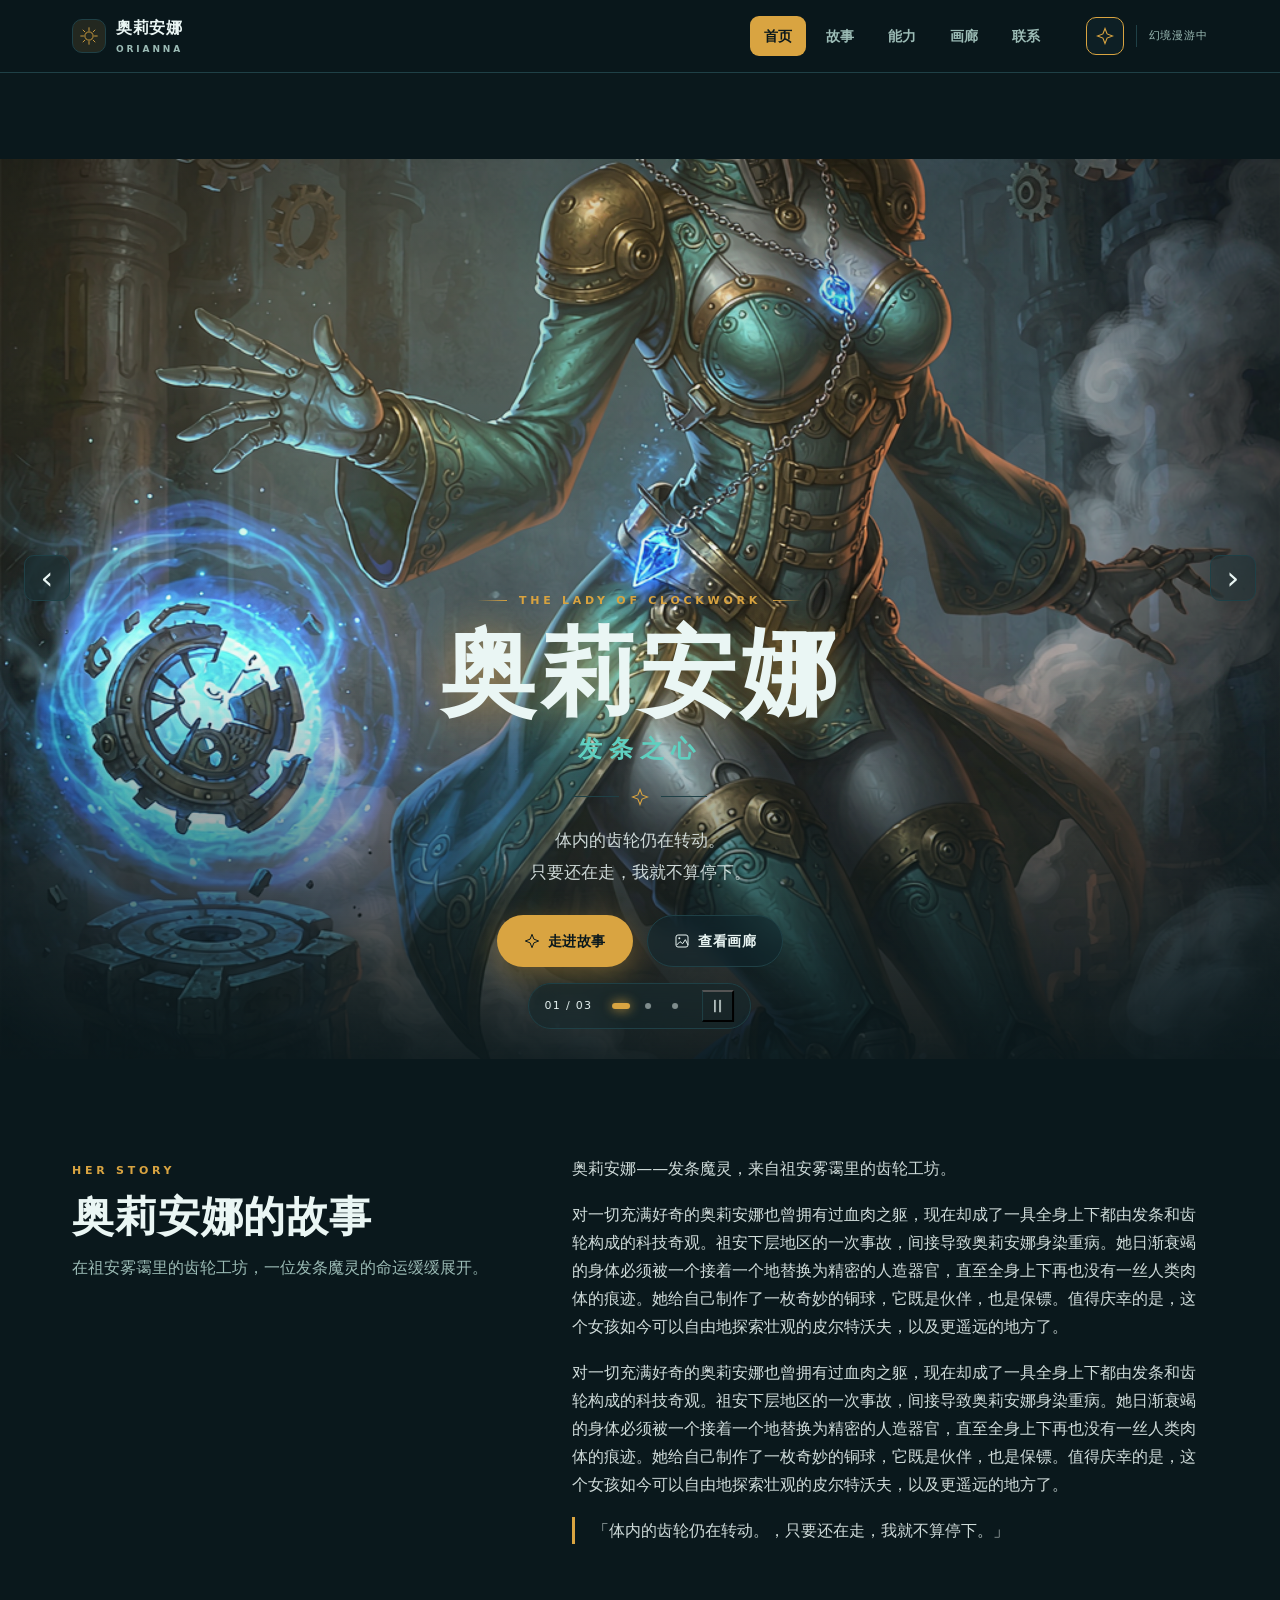
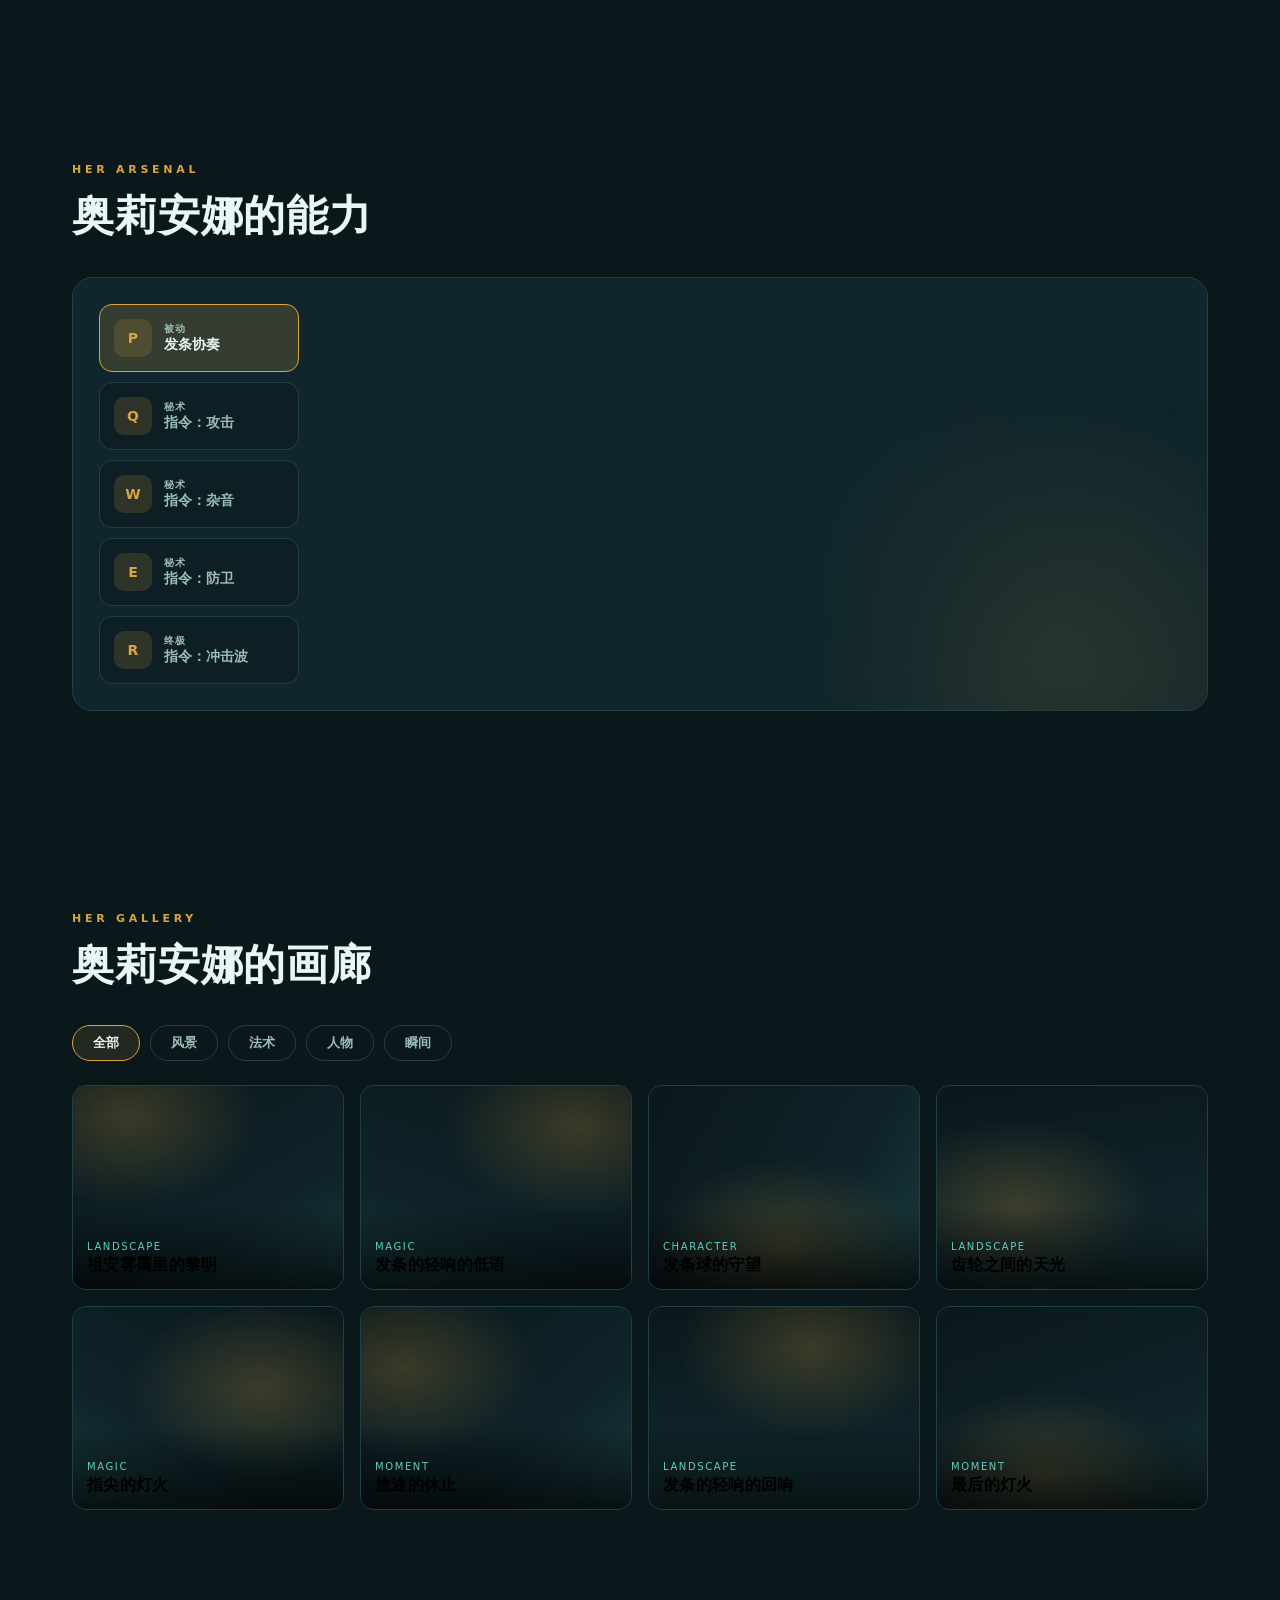
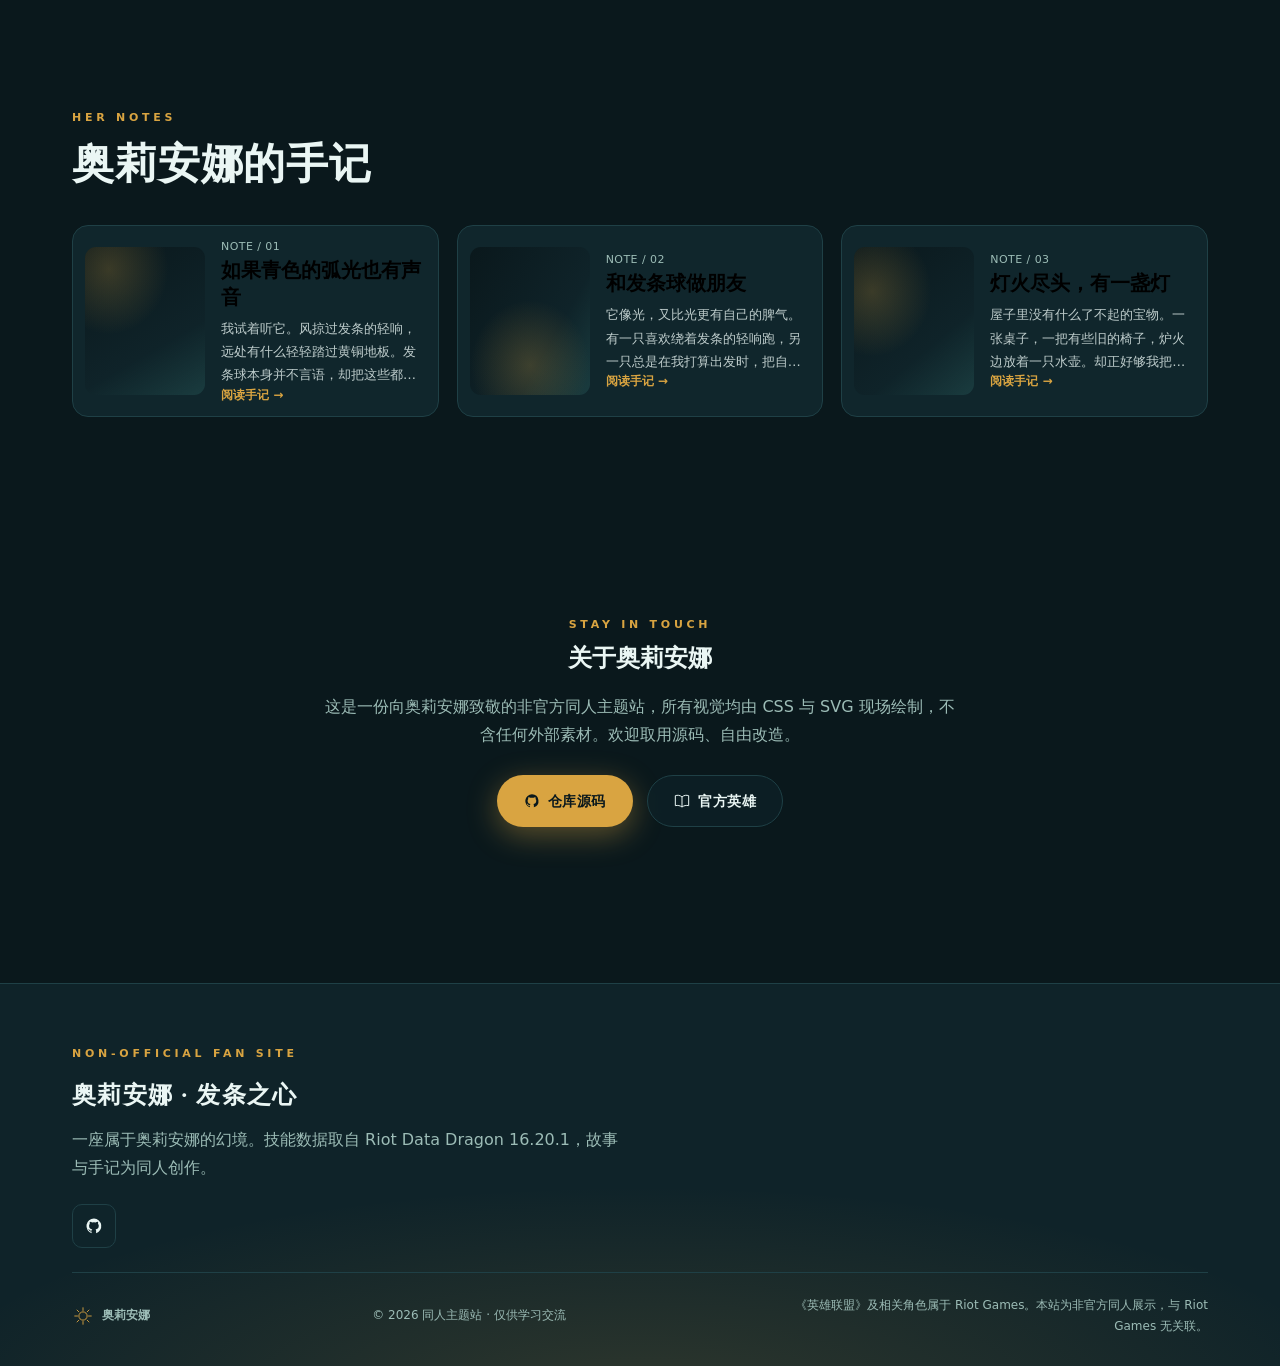
==== commit 83310654: "feat: add hero image and regenerate site" ====
--- a/index.html
+++ b/index.html
@@ -35,7 +35,7 @@
   <main id="main">
     <section id="home" class="hero" aria-labelledby="hero-title" aria-roledescription="轮播图">
       <div class="hero-slides"><div class="hero-track" id="hero-track">
-        <div class="hero-image" data-label="主视觉" role="img" aria-label="主视觉：奥莉安娜的主题幻境" style="background:radial-gradient(120% 90% at 25% 15%, #d9a44140 0%, transparent 55%), radial-gradient(90% 80% at 85% 80%, #5fd0c02e 0%, transparent 50%), linear-gradient(155deg, #0a181c 0%, #0f2329 55%, #d9a4411f 100%)"></div>
+        <div class="hero-image" data-label="主视觉" role="img" aria-label="主视觉：奥莉安娜的主题幻境" style="background:radial-gradient(120% 90% at 25% 15%, #d9a44133 0%, transparent 55%), url('assets/hero.png') center/cover no-repeat, linear-gradient(155deg, #0a181c 0%, #0f2329 100%)"></div>
 <div class="hero-image" data-label="幻境" role="img" aria-label="幻境：奥莉安娜的主题幻境" style="background:radial-gradient(100% 100% at 80% 20%, #5fd0c033 0%, transparent 55%), linear-gradient(200deg, #0f2329 0%, #0a181c 60%, #d9a44122 100%)"></div>
 <div class="hero-image" data-label="余光" role="img" aria-label="余光：奥莉安娜的主题幻境" style="background:radial-gradient(110% 90% at 50% 90%, #d9a44133 0%, transparent 55%), linear-gradient(120deg, #0a181c 0%, #0f2329 70%, #5fd0c01f 100%)"></div>
       </div></div>
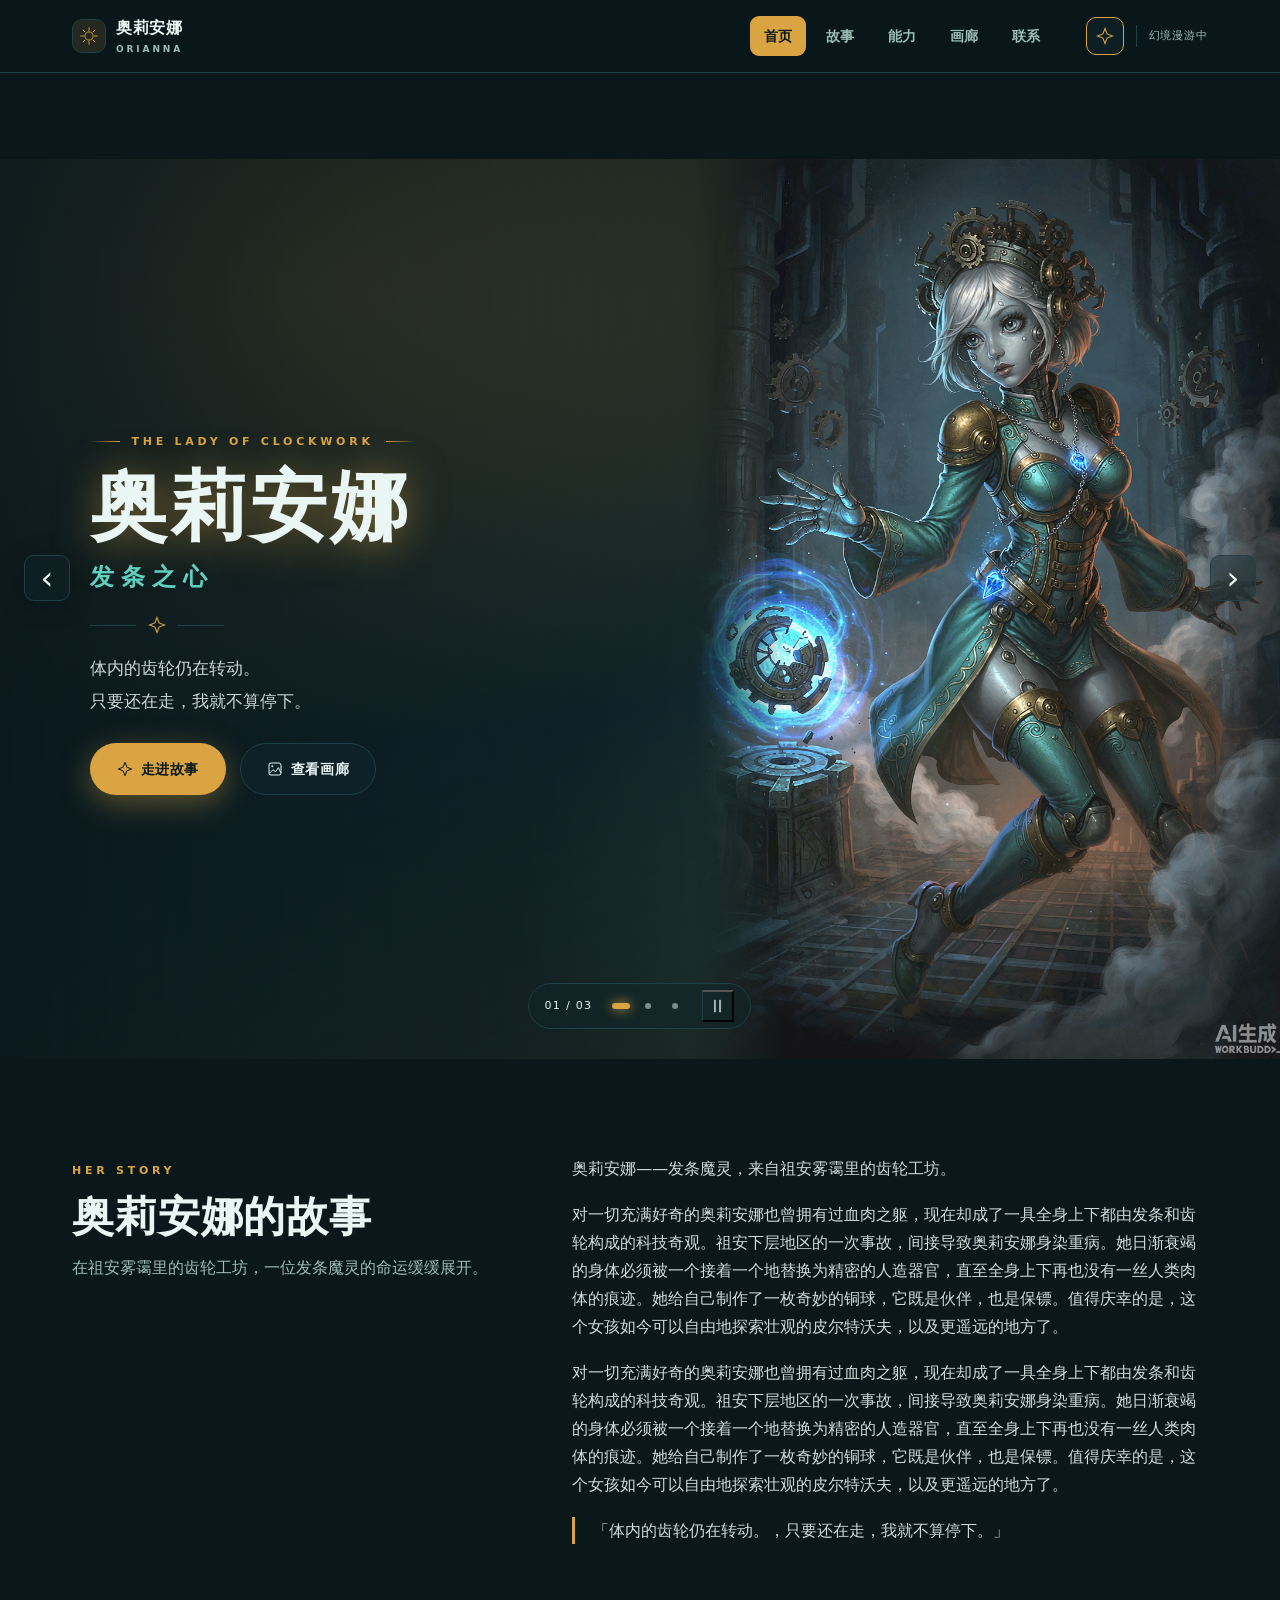
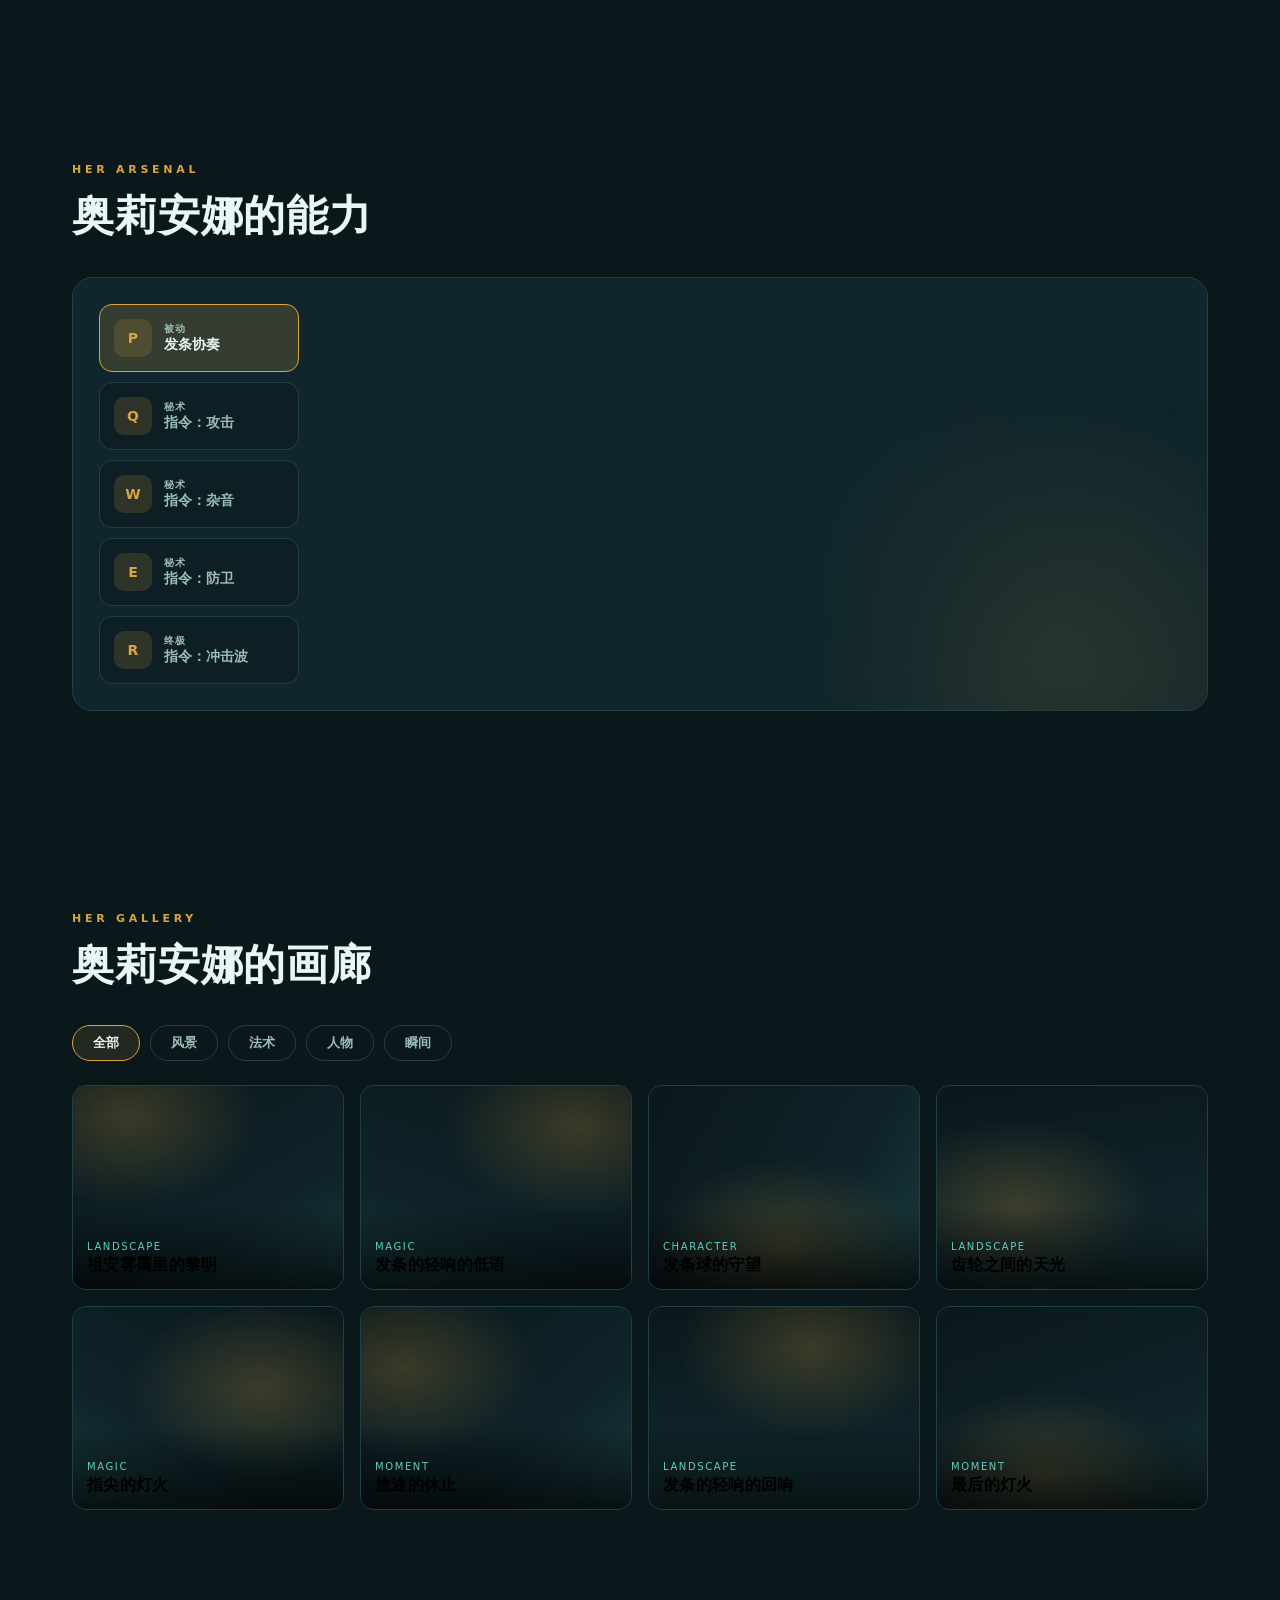
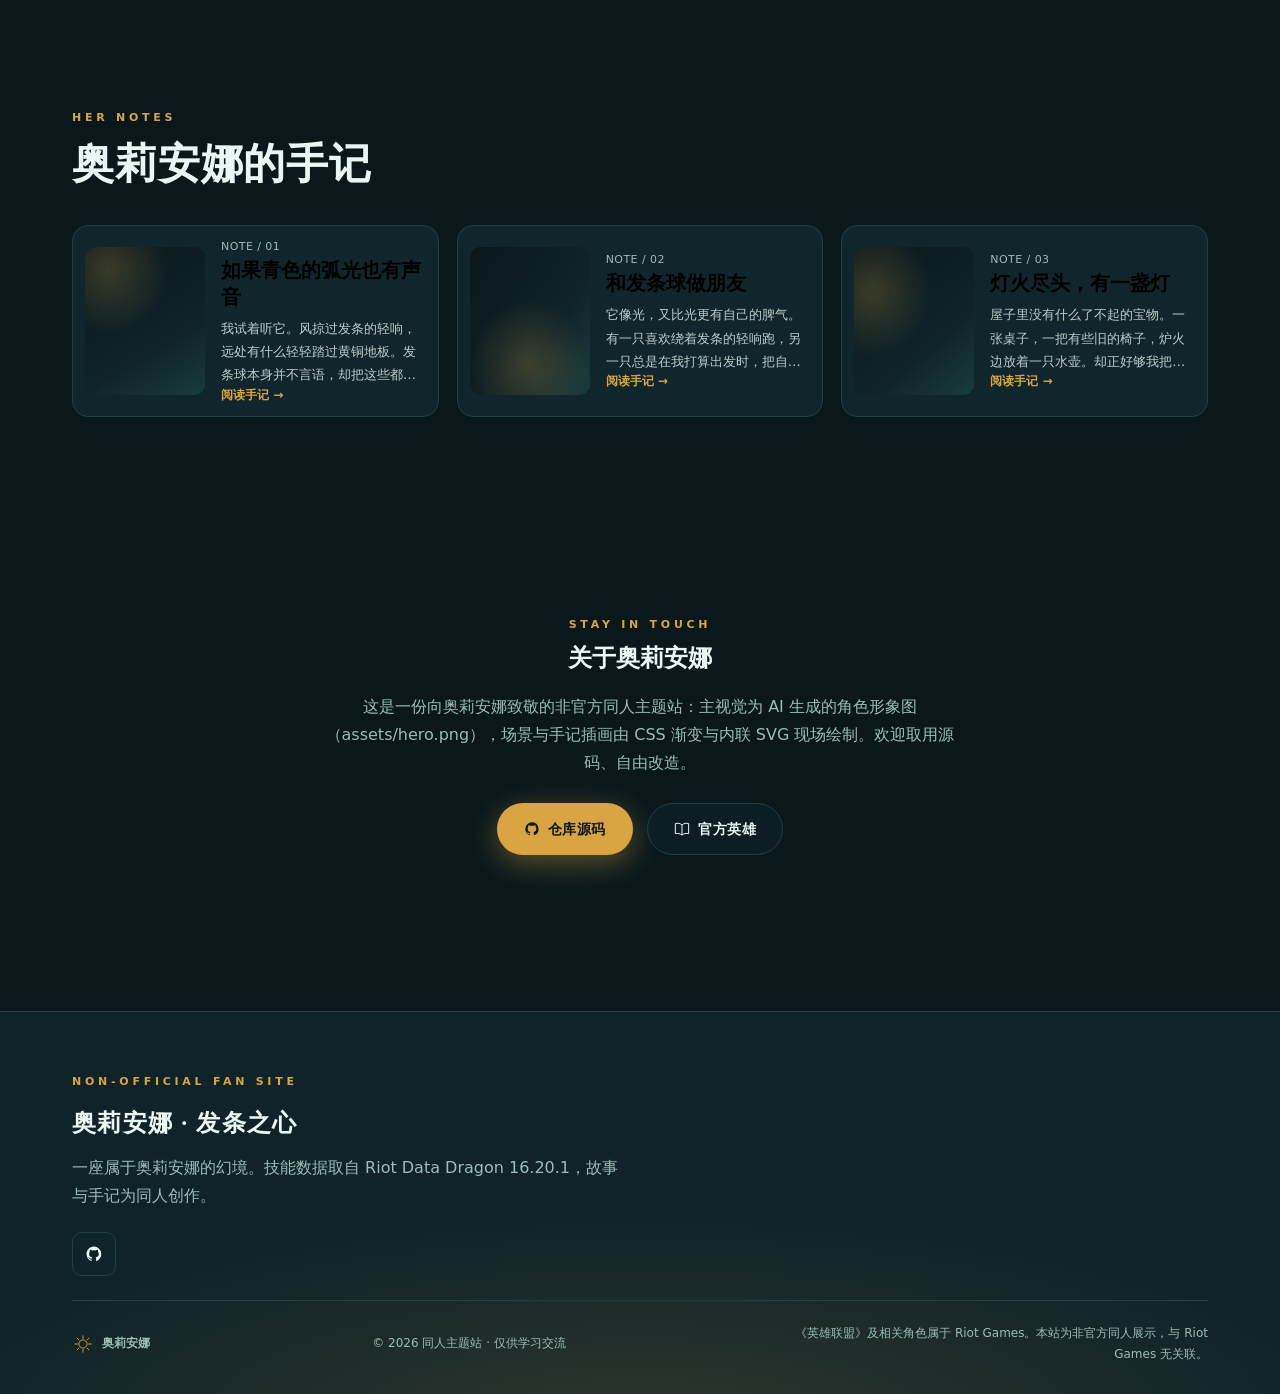
==== commit 1d3925ab: "feat: showcase champion portrait in hero (left copy + right character art)" ====
--- a/index.html
+++ b/index.html
@@ -35,11 +35,12 @@
   <main id="main">
     <section id="home" class="hero" aria-labelledby="hero-title" aria-roledescription="轮播图">
       <div class="hero-slides"><div class="hero-track" id="hero-track">
-        <div class="hero-image" data-label="主视觉" role="img" aria-label="主视觉：奥莉安娜的主题幻境" style="background:radial-gradient(120% 90% at 25% 15%, #d9a44133 0%, transparent 55%), url('assets/hero.png') center/cover no-repeat, linear-gradient(155deg, #0a181c 0%, #0f2329 100%)"></div>
-<div class="hero-image" data-label="幻境" role="img" aria-label="幻境：奥莉安娜的主题幻境" style="background:radial-gradient(100% 100% at 80% 20%, #5fd0c033 0%, transparent 55%), linear-gradient(200deg, #0f2329 0%, #0a181c 60%, #d9a44122 100%)"></div>
-<div class="hero-image" data-label="余光" role="img" aria-label="余光：奥莉安娜的主题幻境" style="background:radial-gradient(110% 90% at 50% 90%, #d9a44133 0%, transparent 55%), linear-gradient(120deg, #0a181c 0%, #0f2329 70%, #5fd0c01f 100%)"></div>
+        <div class="hero-image" data-label="主视觉" role="img" aria-label="主视觉：奥莉安娜的主题幻境" aria-hidden="true" style="background:radial-gradient(120% 90% at 25% 15%, #d9a44140 0%, transparent 55%), radial-gradient(90% 80% at 85% 80%, #5fd0c02e 0%, transparent 50%), linear-gradient(155deg, #0a181c 0%, #0f2329 55%, #d9a4411f 100%)"></div>
+<div class="hero-image" data-label="幻境" role="img" aria-label="幻境：奥莉安娜的主题幻境" aria-hidden="true" style="background:radial-gradient(100% 100% at 80% 20%, #5fd0c033 0%, transparent 55%), linear-gradient(200deg, #0f2329 0%, #0a181c 60%, #d9a44122 100%)"></div>
+<div class="hero-image" data-label="余光" role="img" aria-label="余光：奥莉安娜的主题幻境" aria-hidden="true" style="background:radial-gradient(110% 90% at 50% 90%, #d9a44133 0%, transparent 55%), linear-gradient(120deg, #0a181c 0%, #0f2329 70%, #5fd0c01f 100%)"></div>
       </div></div>
       <div class="hero-shade"></div><div class="particles" aria-hidden="true"></div>
+      <div class="hero-portrait"><img src="assets/hero.png" alt="奥莉安娜（发条魔灵）角色形象插画" width="1024" height="1536" fetchpriority="high"></div>
       <button class="hero-arrow hero-previous icon-button" type="button" aria-label="上一张主视觉" aria-controls="hero-track" hidden>‹</button>
       <button class="hero-arrow hero-next icon-button" type="button" aria-label="下一张主视觉" aria-controls="hero-track" hidden>›</button>
       <div class="hero-content">
@@ -133,7 +134,7 @@
       <div class="contact-inner">
         <p class="eyebrow">STAY IN TOUCH</p>
         <h2 id="contact-title">关于奥莉安娜</h2>
-        <p class="contact-copy">这是一份向奥莉安娜致敬的非官方同人主题站，所有视觉均由 CSS 与 SVG 现场绘制，不含任何外部素材。欢迎取用源码、自由改造。</p>
+        <p class="contact-copy">这是一份向奥莉安娜致敬的非官方同人主题站：主视觉为 AI 生成的角色形象图（assets/hero.png），场景与手记插画由 CSS 渐变与内联 SVG 现场绘制。欢迎取用源码、自由改造。</p>
         <div class="contact-actions">
           <a class="button button-primary" href="https://github.com/heqiangdiao-wq/lol-orianna" rel="noopener"><svg><use href="#icon-github"/></svg>仓库源码</a>
           <a class="button button-glass" href="https://www.leagueoflegends.com/zh-tw/champions/" rel="noopener"><svg><use href="#icon-book"/></svg>官方英雄</a>
--- a/styles.css
+++ b/styles.css
@@ -43,26 +43,28 @@
 .nav-note{display:none}}
 
 /* ====== hero ====== */
-.hero{position:relative;height:100svh;min-height:620px;display:flex;align-items:flex-end;overflow:hidden}
-.hero-slides{position:absolute;inset:0;z-index:-3;overflow:hidden}
+.hero{position:relative;height:100svh;min-height:640px;display:flex;align-items:center;overflow:hidden}
+.hero-slides{position:absolute;inset:0;z-index:-4;overflow:hidden}
+.hero-portrait{position:absolute;top:0;right:0;bottom:0;width:min(46vw,660px);z-index:-3;pointer-events:none}
+.hero-portrait img{width:100%;height:100%;object-fit:cover;object-position:50% 16%;display:block;-webkit-mask-image:linear-gradient(90deg,transparent 0,#000 16%);mask-image:linear-gradient(90deg,transparent 0,#000 16%);filter:drop-shadow(0 0 60px color-mix(in srgb,var(--primary) 26%,transparent))}
 .hero-track{display:flex;width:100%;height:100%;will-change:transform}
 .hero-track.is-ready{transition:transform .8s cubic-bezier(.65,0,.35,1)}
 .hero-track>.hero-image{flex:0 0 100%;width:100%;height:100%;min-width:0;background-size:cover;background-position:center}
-.hero-shade{position:absolute;inset:0;z-index:-2;background:linear-gradient(180deg,rgba(0,0,0,.15) 0%,transparent 35%,transparent 55%,color-mix(in srgb,var(--bg) 92%,transparent) 100%)}
+.hero-shade{position:absolute;inset:0;z-index:-2;background:linear-gradient(90deg,color-mix(in srgb,var(--bg) 80%,transparent) 0%,color-mix(in srgb,var(--bg) 32%,transparent) 36%,transparent 60%)}
 .particles{position:absolute;inset:0;z-index:-1;pointer-events:none;overflow:hidden}
 .snowflake{position:absolute;top:-8%;width:6px;height:6px;border-radius:50%;background:var(--flake);opacity:.7;box-shadow:0 0 8px var(--flake);animation:fall linear infinite}
 @keyframes fall{0%{transform:translateY(-10vh) translateX(0)}100%{transform:translateY(112vh) translateX(20px)}}
-.hero-content{position:relative;z-index:3;max-width:760px;padding:0 30px 92px;margin:0 auto;width:100%;text-align:center}
+.hero-content{position:relative;z-index:3;width:min(560px,46vw);padding:110px 0;margin:0 0 0 7vw;text-align:left}
 .eyebrow{display:inline-flex;align-items:center;gap:12px;font-size:11px;letter-spacing:.34em;color:var(--primary);font-weight:700}
 .eyebrow span{width:30px;height:1px;background:linear-gradient(90deg,transparent,var(--primary))}
 .eyebrow span:last-child{background:linear-gradient(90deg,var(--primary),transparent)}
-.hero h1{font-family:var(--serif);font-size:96px;line-height:1;margin:16px 0 6px;letter-spacing:.04em;text-shadow:0 4px 40px color-mix(in srgb,var(--primary) 50%,transparent)}
+.hero h1{font-family:var(--serif);font-size:clamp(56px,6vw,92px);line-height:1.06;margin:16px 0 8px;letter-spacing:.04em;text-shadow:0 4px 40px color-mix(in srgb,var(--primary) 50%,transparent)}
 .hero-subtitle{font-size:24px;color:var(--accent);letter-spacing:.3em;font-weight:600}
-.ornament{display:flex;align-items:center;justify-content:center;gap:12px;margin:18px 0}
+.ornament{display:flex;align-items:center;gap:12px;margin:18px 0}
 .ornament i{width:46px;height:1px;background:var(--line)}
 .ornament svg{width:18px;height:18px;color:var(--primary);fill:none;stroke:var(--primary);stroke-width:1.4}
 .hero-description{font-size:17px;color:color-mix(in srgb,var(--text) 86%,transparent);line-height:1.9}
-.hero-actions{display:flex;gap:14px;justify-content:center;margin-top:26px;flex-wrap:wrap}
+.hero-actions{display:flex;gap:14px;margin-top:26px;flex-wrap:wrap}
 .button{display:inline-flex;align-items:center;gap:8px;padding:13px 26px;border-radius:30px;font-weight:700;font-size:14px;letter-spacing:.04em;transition:.2s;border:1px solid transparent}
 .button svg{width:16px;height:16px;fill:currentColor}
 .button-primary{background:var(--primary);color:var(--bg);box-shadow:0 8px 30px color-mix(in srgb,var(--primary) 40%,transparent)}
@@ -89,7 +91,8 @@
 .story-inner{display:grid;grid-template-columns:1fr 1.4fr;gap:46px;align-items:start}
 .story-copy p{margin-bottom:18px;font-size:16px;color:color-mix(in srgb,var(--text) 88%,transparent)}
 .story-quote{font-family:var(--serif);font-size:22px;color:var(--primary);border-left:3px solid var(--primary);padding-left:18px;line-height:1.7}
-@media(max-width:760px){.story-inner{grid-template-columns:1fr;gap:24px}.section-heading h2{font-size:32px}.hero h1{font-size:64px}.hero-subtitle{font-size:18px}}
+@media(max-width:860px){.hero{align-items:flex-end;min-height:600px}.hero-portrait{width:100%;left:0;right:auto;opacity:.62}.hero-portrait img{object-position:50% 12%;-webkit-mask-image:linear-gradient(180deg,#000 0 32%,transparent 74%);mask-image:linear-gradient(180deg,#000 0 32%,transparent 74%);filter:none}.hero-content{width:100%;max-width:640px;margin:0 auto;padding:0 22px 118px;text-align:center}.ornament{justify-content:center}.hero-actions{justify-content:center}.hero-shade{background:linear-gradient(180deg,rgba(0,0,0,.18) 0%,transparent 30%,transparent 46%,color-mix(in srgb,var(--bg) 94%,transparent) 100%)}}
+@media(max-width:760px){.story-inner{grid-template-columns:1fr;gap:24px}.section-heading h2{font-size:32px}.hero-subtitle{font-size:18px}}
 
 /* ====== abilities ====== */
 .ability-panel{display:grid;grid-template-columns:200px 1fr;gap:26px;background:var(--panel);border:1px solid var(--line);border-radius:20px;padding:26px;position:relative;overflow:hidden;min-height:420px}
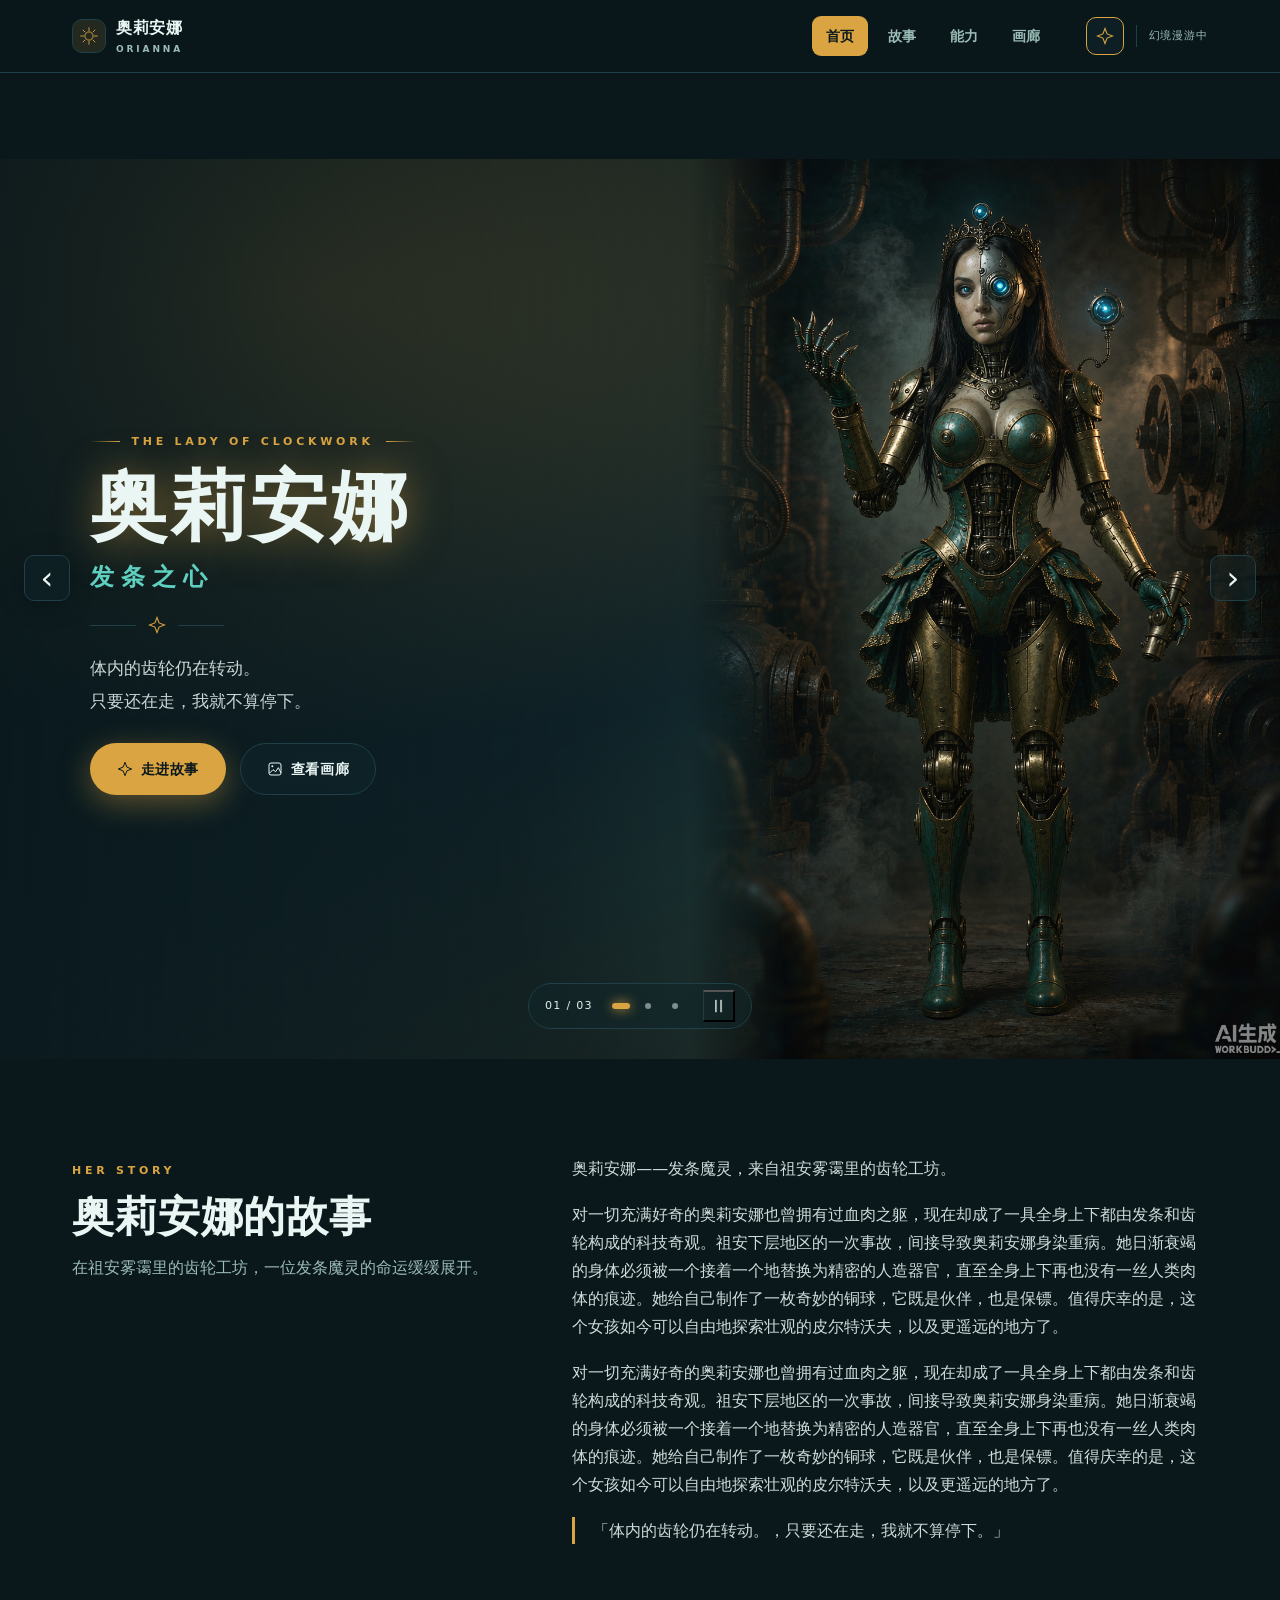
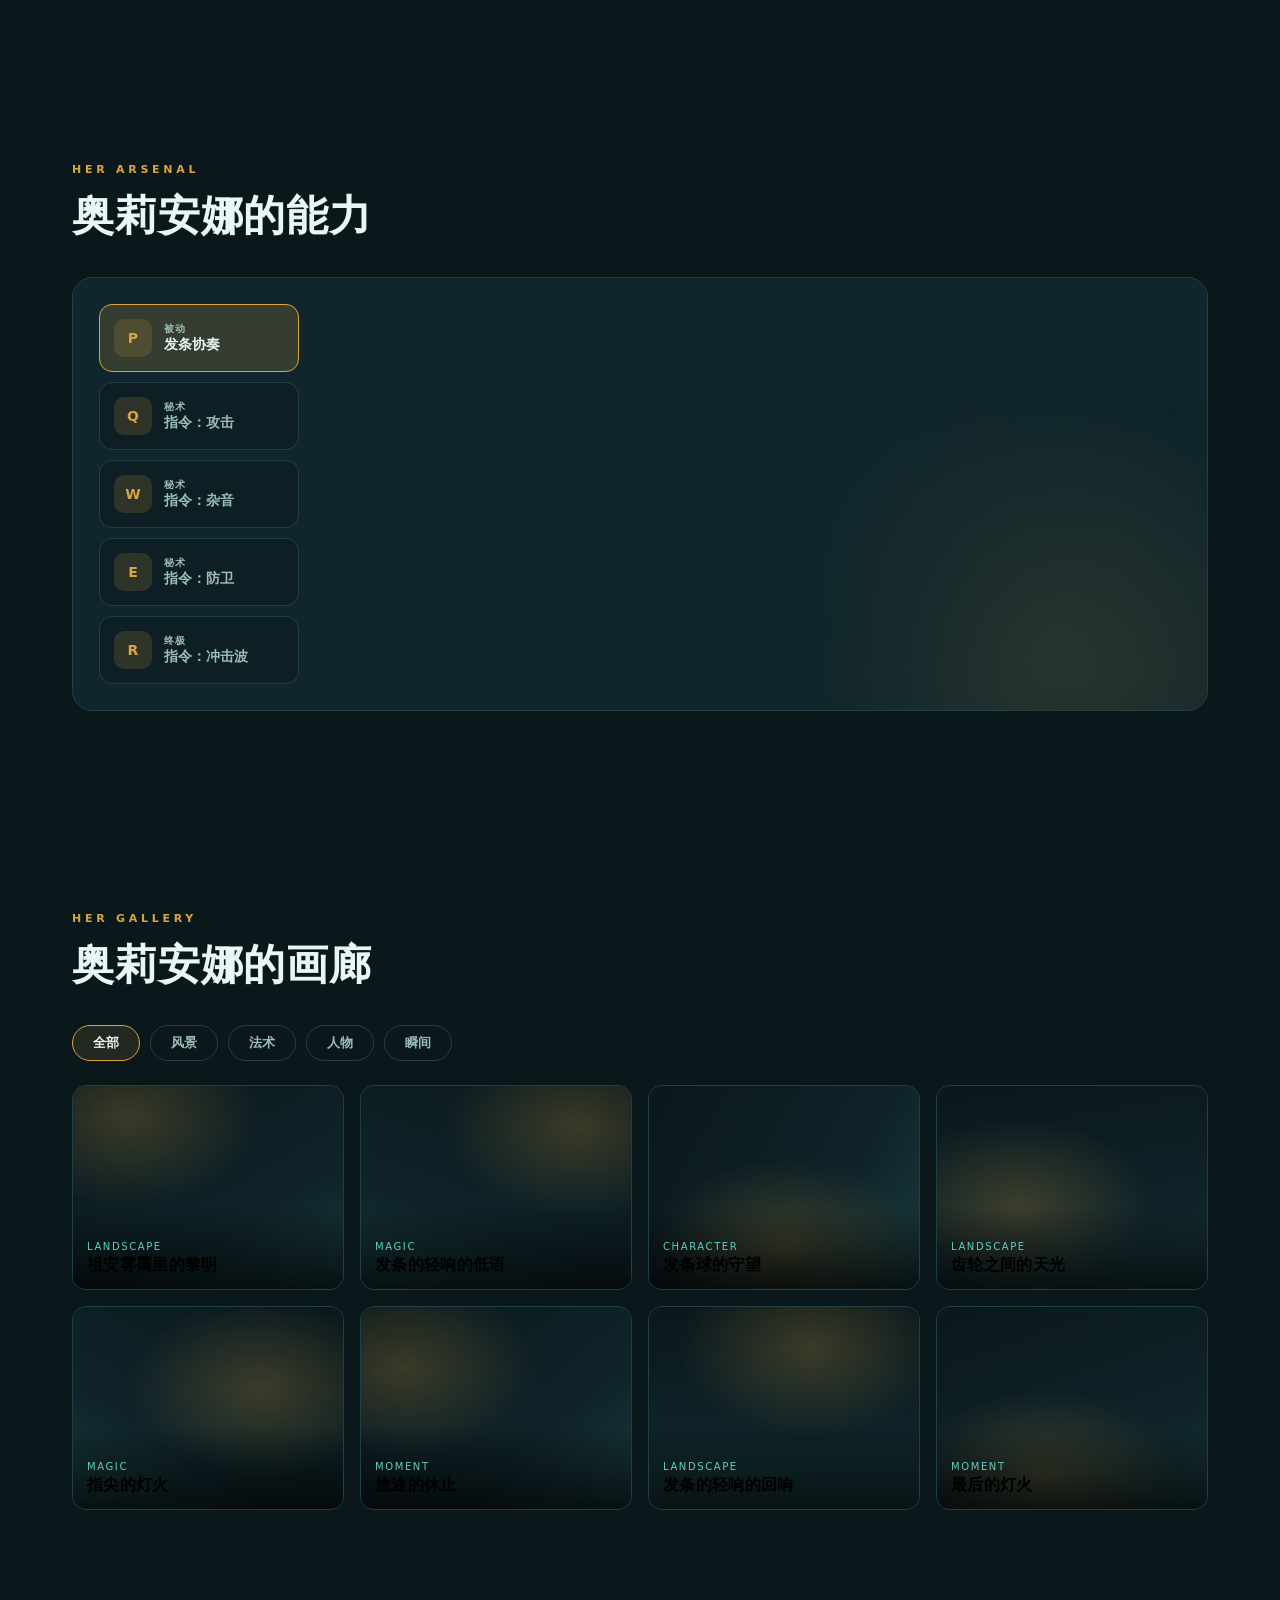
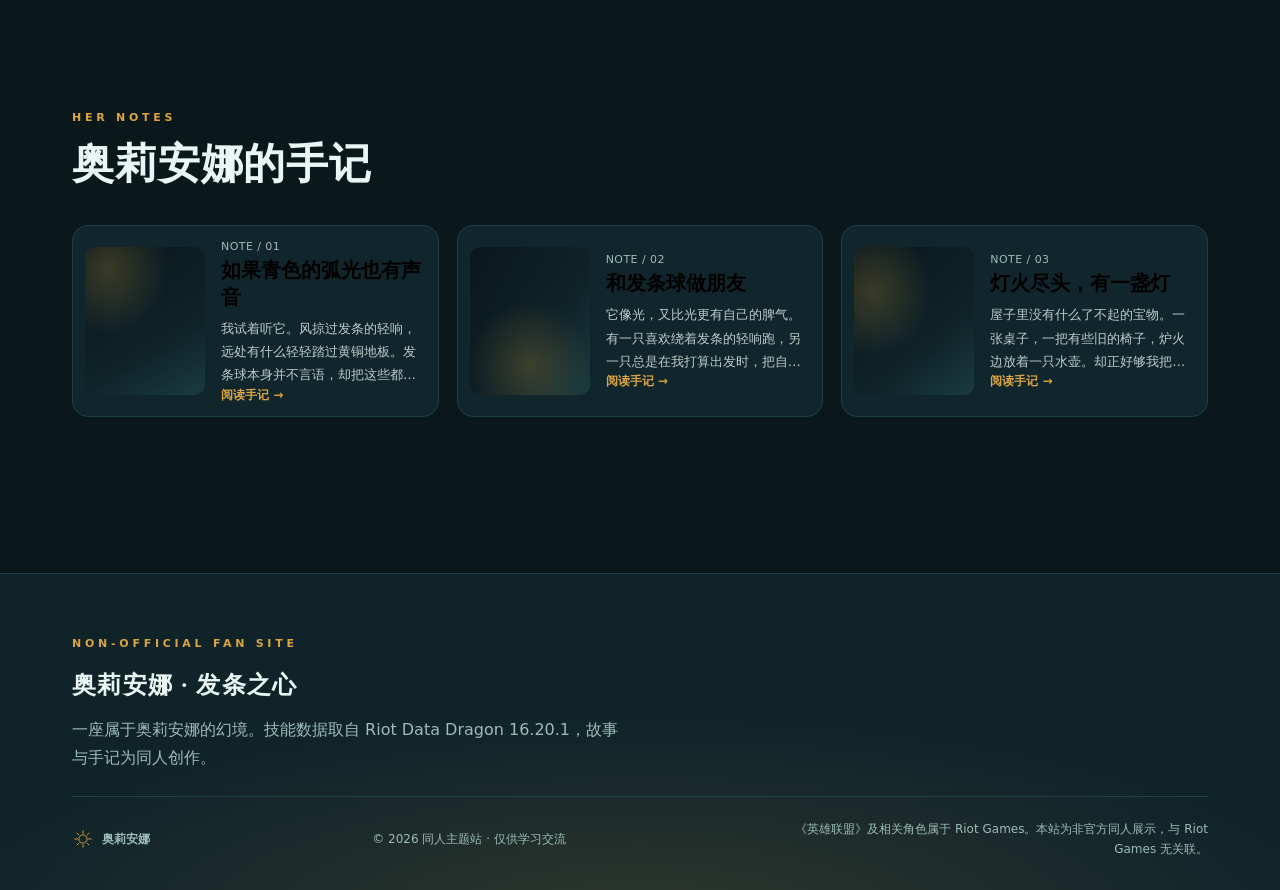
==== commit e4d10693: "refactor: remove contact section, social links and external contact details" ====
--- a/index.html
+++ b/index.html
@@ -18,15 +18,13 @@
     <symbol id="icon-moon" viewBox="0 0 24 24"><path d="M20.8 14A9 9 0 0 1 10 3.2 9 9 0 1 0 20.8 14Z" fill="none" stroke="currentColor" stroke-width="1.5"/></symbol>
     <symbol id="icon-image" viewBox="0 0 24 24"><rect x="3" y="3" width="18" height="18" rx="3" fill="none" stroke="currentColor" stroke-width="1.5"/><circle cx="8" cy="8" r="1.5" fill="currentColor"/><path d="m4 18 5-5 4 3 4-6 4 8" fill="none" stroke="currentColor" stroke-width="1.5"/></symbol>
     <symbol id="icon-book" viewBox="0 0 24 24"><path d="M12 6C9 3 5 3 2 4v15c4-1 7 0 10 2 3-2 6-3 10-2V4c-3-1-7-1-10 2Zm0 0v15" fill="none" stroke="currentColor" stroke-width="1.5"/></symbol>
-    <symbol id="icon-mail" viewBox="0 0 24 24"><rect x="2" y="4" width="20" height="16" rx="3" fill="none" stroke="currentColor" stroke-width="1.5"/><path d="m3 5 9 8 9-8" fill="none" stroke="currentColor" stroke-width="1.5"/></symbol>
-    <symbol id="icon-github" viewBox="0 0 24 24"><path d="M12 2a10 10 0 0 0-3.2 19.5v-2.3c-2.6.6-3.2-1.1-3.2-1.1-.4-1-1-1.3-1-1.3-.9-.6.1-.6.1-.6 1 0 1.5 1 1.5 1 .9 1.5 2.3 1 2.8.8.1-.7.4-1.2.7-1.5-2.1-.2-4.3-1.1-4.3-4.8 0-1.1.4-2 1-2.7-.1-.2-.4-1.3.1-2.7 0 0 .9-.3 2.8 1a9.4 9.4 0 0 1 5.1 0c2-1.3 2.8-1 2.8-1 .6 1.4.2 2.5.1 2.7.7.7 1.1 1.6 1.1 2.7 0 3.7-2.2 4.5-4.3 4.8.4.3.7.9.7 1.8v3.2A10 10 0 0 0 12 2Z" fill="currentColor"/></symbol>
   </svg>
 
   <header class="site-header">
     <nav class="navigation" aria-label="主导航">
       <a class="brand" href="#home" aria-label="奥莉安娜首页"><span class="brand-mark"><svg><use href="#icon-sigil"/></svg></span><span>奥莉安娜<small>ORIANNA</small></span></a>
       <div class="nav-links" id="nav-menu">
-        <a href="#home" class="active">首页</a><a href="#story-detail">故事</a><a href="#ability-detail">能力</a><a href="#gallery">画廊</a><a href="#contact">联系</a>
+        <a href="#home" class="active">首页</a><a href="#story-detail">故事</a><a href="#ability-detail">能力</a><a href="#gallery">画廊</a>
       </div>
       <div class="nav-tools"><button class="icon-button atmosphere-button" type="button" aria-label="关闭粒子效果" aria-pressed="true" title="粒子效果"><svg><use href="#icon-star"/></svg></button><span class="nav-divider"></span><span class="nav-note">幻境漫游中</span><button class="menu-toggle icon-button" type="button" aria-controls="nav-menu" aria-expanded="false" aria-label="打开导航菜单"><span></span><span></span></button></div>
     </nav>
@@ -129,18 +127,6 @@
 <button class="journal-card" data-article="2" aria-label="阅读：灯火尽头，有一盏灯"><span class="journal-art scene-6" aria-hidden="true"></span><span class="journal-copy"><span class="journal-meta">NOTE / 03</span><strong>灯火尽头，有一盏灯</strong><span class="journal-excerpt">屋子里没有什么了不起的宝物。一张桌子，一把有些旧的椅子，炉火边放着一只水壶。却正好够我把斗篷晾开，把发条的轻响摊在桌上，让赶了一天路的手指慢慢暖起来。</span><span class="read-label">阅读手记 →</span></span></button>
       </div>
     </section>
-
-    <section id="contact" class="contact-section" aria-labelledby="contact-title">
-      <div class="contact-inner">
-        <p class="eyebrow">STAY IN TOUCH</p>
-        <h2 id="contact-title">关于奥莉安娜</h2>
-        <p class="contact-copy">这是一份向奥莉安娜致敬的非官方同人主题站：主视觉为 AI 生成的角色形象图（assets/hero.png），场景与手记插画由 CSS 渐变与内联 SVG 现场绘制。欢迎取用源码、自由改造。</p>
-        <div class="contact-actions">
-          <a class="button button-primary" href="https://github.com/heqiangdiao-wq/lol-orianna" rel="noopener"><svg><use href="#icon-github"/></svg>仓库源码</a>
-          <a class="button button-glass" href="https://www.leagueoflegends.com/zh-tw/champions/" rel="noopener"><svg><use href="#icon-book"/></svg>官方英雄</a>
-        </div>
-      </div>
-    </section>
   </main>
 
   <footer class="site-footer">
@@ -149,9 +135,6 @@
       <p class="eyebrow">NON-OFFICIAL FAN SITE</p>
       <h2>奥莉安娜 · 发条之心</h2>
       <p>一座属于奥莉安娜的幻境。技能数据取自 Riot Data Dragon 16.20.1，故事与手记为同人创作。</p>
-      <div class="footer-socials">
-        <a class="icon-button" href="https://github.com/heqiangdiao-wq/lol-orianna" rel="noopener" aria-label="GitHub 仓库"><svg><use href="#icon-github"/></svg></a>
-      </div>
       <div class="footer-bottom">
         <p class="footer-brand"><svg class="footer-mark"><use href="#icon-sigil"/></svg> 奥莉安娜</p>
         <p>© <span id="copyright-year">2026</span> 同人主题站 · 仅供学习交流</p>
--- a/styles.css
+++ b/styles.css
@@ -84,7 +84,7 @@
 .hero-dot[aria-disabled="true"]{cursor:default}
 
 /* ====== sections ====== */
-.story-section,.abilities-section,.gallery-section,.journal-section,.contact-section{padding:96px 22px;max-width:1180px;margin:0 auto}
+.story-section,.abilities-section,.gallery-section,.journal-section{padding:96px 22px;max-width:1180px;margin:0 auto}
 .section-heading{margin-bottom:34px}
 .section-heading h2{font-family:var(--serif);font-size:42px;line-height:1.25;margin-top:8px;letter-spacing:.02em}
 .section-intro{color:var(--muted);max-width:620px;margin-top:10px}
@@ -136,12 +136,6 @@
 .read-label{font-size:12px;color:var(--primary);margin-top:8px;font-weight:700}
 @media(max-width:760px){.journal-list{grid-template-columns:1fr}.journal-card{min-height:auto}.journal-art{height:120px}}
 
-/* ====== contact ====== */
-.contact-section{text-align:center}
-.contact-inner{max-width:640px;margin:0 auto}
-.contact-copy{color:var(--muted);font-size:16px;margin:14px 0 26px}
-.contact-actions{display:flex;gap:14px;justify-content:center;flex-wrap:wrap}
-
 /* ====== footer ====== */
 .site-footer{margin-top:60px;position:relative;border-top:1px solid var(--line);background:var(--bg-2)}
 .footer-glow{position:absolute;inset:0;overflow:hidden;pointer-events:none}
@@ -149,8 +143,6 @@
 .footer-content{max-width:1180px;margin:0 auto;padding:54px 22px 30px;position:relative}
 .footer-content h2{font-family:var(--serif);font-size:24px;margin:8px 0 10px;letter-spacing:.06em}
 .footer-content>p:not(.eyebrow){color:var(--muted);max-width:560px}
-.footer-socials{margin:22px 0}
-.footer-socials .icon-button{width:44px;height:44px}
 .footer-bottom{display:flex;align-items:center;justify-content:space-between;gap:16px;flex-wrap:wrap;padding-top:22px;border-top:1px solid var(--line);margin-top:24px}
 .footer-brand{display:flex;align-items:center;gap:8px;font-weight:800}
 .footer-mark{width:22px;height:22px;color:var(--primary)}
